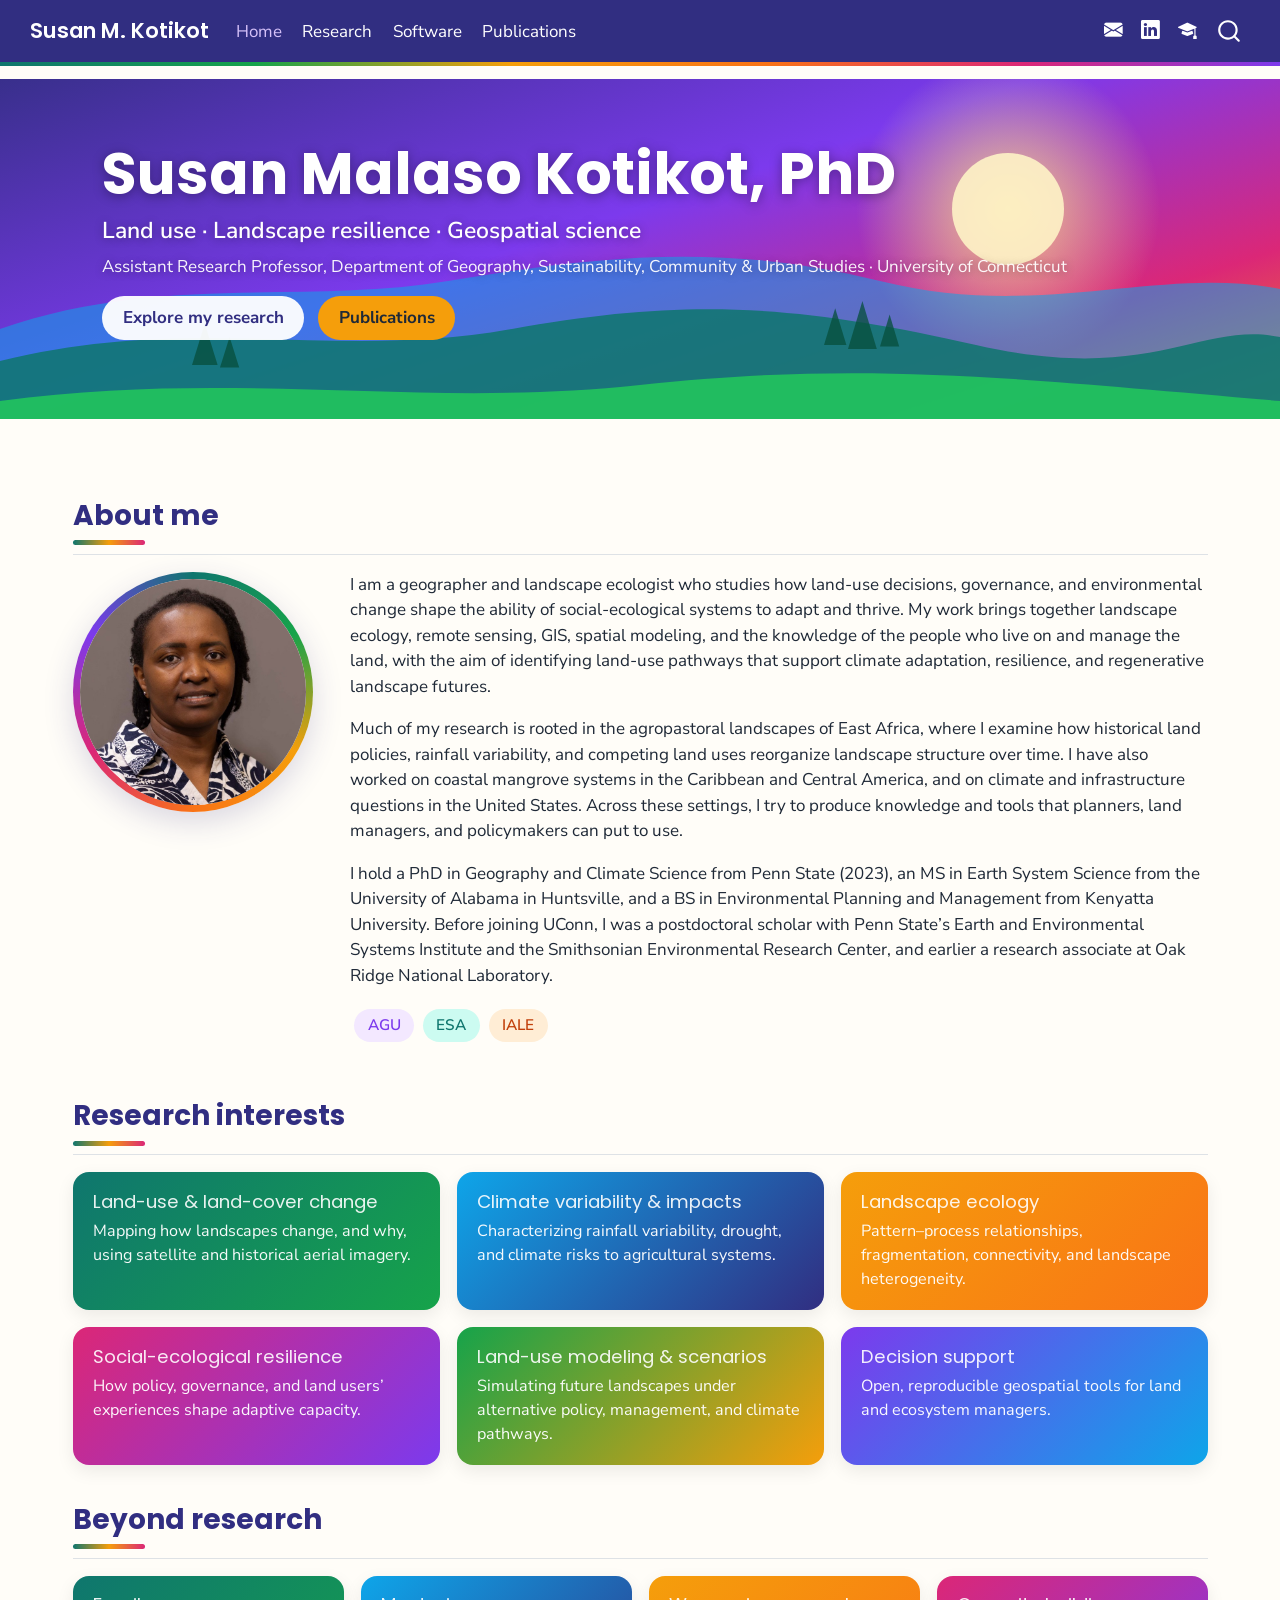
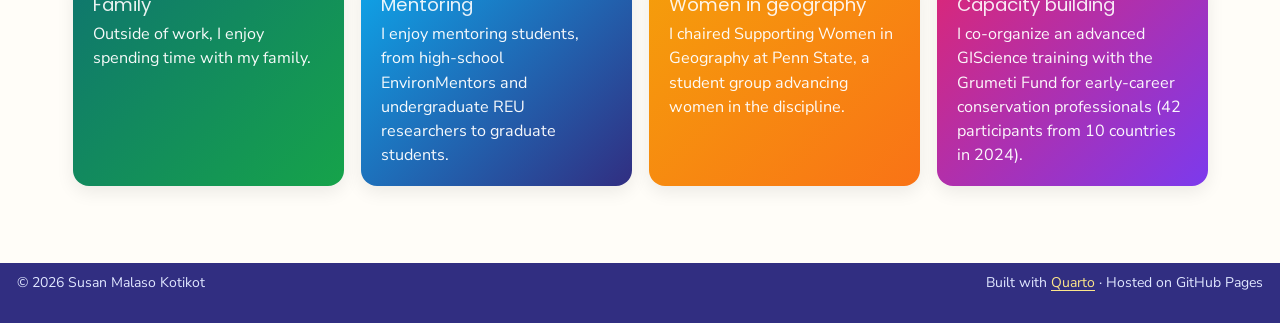
==== docs/index.html @ 11b46932 "First version of website" ====
<!DOCTYPE html>
<html xmlns="http://www.w3.org/1999/xhtml" lang="en" xml:lang="en"><head>

<meta charset="utf-8">
<meta name="generator" content="quarto-1.10.18">

<meta name="viewport" content="width=device-width, initial-scale=1.0, user-scalable=yes">


<title>Susan M. Kotikot | Land Use &amp; Landscape Resilience – Susan M. Kotikot</title>
<style>
/* Default styles provided by pandoc.
** See https://pandoc.org/MANUAL.html#variables-for-html for config info.
*/
span.smallcaps{font-variant: small-caps;}
div.columns{display: flex; gap: 1.5em;}
div.column{flex: auto;}
@media screen {
div.columns{gap: min(4vw, 1.5em);}
div.column{overflow-x: auto;}
}
div.hanging-indent{margin-left: 1.5em; text-indent: -1.5em;}
ul.task-list{list-style: none;}
ul.task-list li input[type="checkbox"] {
  width: 0.8em;
  margin: 0 0.8em 0.2em -1em; /* quarto-specific, see https://github.com/quarto-dev/quarto-cli/issues/4556 */ 
  vertical-align: middle;
}
</style>


<script src="site_libs/quarto-nav/quarto-nav.js"></script>
<script src="site_libs/quarto-nav/headroom.min.js"></script>
<script src="site_libs/clipboard/clipboard.min.js"></script>
<script src="site_libs/quarto-search/autocomplete.umd.js"></script>
<script src="site_libs/quarto-search/fuse.min.js"></script>
<script src="site_libs/quarto-search/quarto-search.js"></script>
<meta name="quarto:offset" content="./">
<link href="./images/favicon.svg" rel="icon" type="image/svg+xml">
<script src="site_libs/quarto-html/quarto.js" type="module"></script>
<script src="site_libs/quarto-html/tabsets/tabsets.js" type="module"></script>
<script src="site_libs/quarto-html/popper.min.js"></script>
<script src="site_libs/quarto-html/tippy.umd.min.js"></script>
<script src="site_libs/quarto-html/anchor.min.js"></script>
<link href="site_libs/quarto-html/tippy.css" rel="stylesheet">
<link href="site_libs/quarto-html/quarto-syntax-highlighting-64a204ab8560d761af7679ceaba22944.css" rel="stylesheet" id="quarto-text-highlighting-styles">
<script src="site_libs/bootstrap/bootstrap.min.js"></script>
<link href="site_libs/bootstrap/bootstrap-icons.css" rel="stylesheet">
<link href="site_libs/bootstrap/bootstrap-868accc86f7e5f956619da43fc2e1762.min.css" rel="stylesheet" append-hash="true" id="quarto-bootstrap" data-mode="light">
<script id="quarto-search-options" type="application/json">{
  "location": "navbar",
  "copy-button": false,
  "collapse-after": 3,
  "panel-placement": "end",
  "type": "overlay",
  "limit": 50,
  "keyboard-shortcut": [
    "f",
    "/",
    "s"
  ],
  "show-item-context": false,
  "language": {
    "search-no-results-text": "No results",
    "search-matching-documents-text": "matching documents",
    "search-copy-link-title": "Copy link to search",
    "search-hide-matches-text": "Hide additional matches",
    "search-more-match-text": "more match in this document",
    "search-more-matches-text": "more matches in this document",
    "search-clear-button-title": "Clear",
    "search-text-placeholder": "",
    "search-detached-cancel-button-title": "Cancel",
    "search-submit-button-title": "Submit",
    "search-label": "Search"
  }
}</script>
<style>html{ scroll-behavior: smooth; }</style>


</head>

<body class="nav-fixed quarto-light">

<div id="quarto-search-results"></div>
  <header id="quarto-header" class="headroom fixed-top">
    <nav class="navbar navbar-expand-lg " data-bs-theme="dark">
      <div class="navbar-container container-fluid">
      <div class="navbar-brand-container mx-auto">
    <a class="navbar-brand" href="./index.html">
    <span class="navbar-title">Susan M. Kotikot</span>
    </a>
  </div>
            <div id="quarto-search" class="" title="Search"></div>
          <button class="navbar-toggler" type="button" data-bs-toggle="collapse" data-bs-target="#navbarCollapse" aria-controls="navbarCollapse" role="menu" aria-expanded="false" aria-label="Toggle navigation" onclick="if (window.quartoToggleHeadroom) { window.quartoToggleHeadroom(); }">
  <span class="navbar-toggler-icon"></span>
</button>
          <div class="collapse navbar-collapse" id="navbarCollapse">
            <ul class="navbar-nav navbar-nav-scroll me-auto">
  <li class="nav-item">
    <a class="nav-link active" href="./index.html" aria-current="page"> 
<span class="menu-text">Home</span></a>
  </li>  
  <li class="nav-item">
    <a class="nav-link" href="./research.html"> 
<span class="menu-text">Research</span></a>
  </li>  
  <li class="nav-item">
    <a class="nav-link" href="./software.html"> 
<span class="menu-text">Software</span></a>
  </li>  
  <li class="nav-item">
    <a class="nav-link" href="./publications.html"> 
<span class="menu-text">Publications</span></a>
  </li>  
</ul>
            <ul class="navbar-nav navbar-nav-scroll ms-auto">
  <li class="nav-item compact">
    <a class="nav-link" href="mailto:susan.kotikot@uconn.edu"> <i class="bi bi-envelope-fill" role="img" aria-label="Email">
</i> 
<span class="menu-text"></span></a>
  </li>  
  <li class="nav-item compact">
    <a class="nav-link" href="https://www.linkedin.com/in/susankotikot"> <i class="bi bi-linkedin" role="img" aria-label="LinkedIn">
</i> 
<span class="menu-text"></span></a>
  </li>  
  <li class="nav-item compact">
    <a class="nav-link" href="https://scholar.google.com/citations?user=GiHpEEsAAAAJ&amp;hl=en"> <i class="bi bi-mortarboard-fill" role="img" aria-label="Google Scholar">
</i> 
<span class="menu-text"></span></a>
  </li>  
</ul>
          </div> <!-- /navcollapse -->
            <div class="quarto-navbar-tools">
</div>
      </div> <!-- /container-fluid -->
    </nav>
</header>
<!-- content -->
<div id="quarto-content" class="quarto-container page-columns page-rows-contents page-layout-full page-navbar">
<!-- sidebar -->
<!-- margin-sidebar -->
    
<!-- main -->
<main class="content page-columns page-full column-body" id="quarto-document-content"><header id="title-block-header" class="quarto-title-block"></header>




<div class="hero column-screen" style="background-image: url(images/hero.svg);">
<div>
<div class="hero-name">
Susan Malaso Kotikot, PhD
</div>
<div class="tagline">
Land use · Landscape resilience · Geospatial science
</div>
<div class="affil">
Assistant Research Professor, Department of Geography, Sustainability, Community &amp; Urban Studies · University of Connecticut
</div>
<p><a class="btn-hero" href="research.html">Explore my research</a> <a class="btn-hero alt" href="publications.html">Publications</a></p>
</div>
</div>
<div class="column-page">
<section id="about-me" class="level2">
<h2 class="anchored" data-anchor-id="about-me">About me</h2>
<div class="about">
<p><img src="images/profile.jpg" class="profile img-fluid" alt="Portrait of Susan Kotikot"></p>
<div>
<p>I am a geographer and landscape ecologist who studies how land-use decisions, governance, and environmental change shape the ability of social-ecological systems to adapt and thrive. My work brings together landscape ecology, remote sensing, GIS, spatial modeling, and the knowledge of the people who live on and manage the land, with the aim of identifying land-use pathways that support climate adaptation, resilience, and regenerative landscape futures.</p>
<p>Much of my research is rooted in the agropastoral landscapes of East Africa, where I examine how historical land policies, rainfall variability, and competing land uses reorganize landscape structure over time. I have also worked on coastal mangrove systems in the Caribbean and Central America, and on climate and infrastructure questions in the United States. Across these settings, I try to produce knowledge and tools that planners, land managers, and policymakers can put to use.</p>
<p>I hold a PhD in Geography and Climate Science from Penn State (2023), an MS in Earth System Science from the University of Alabama in Huntsville, and a BS in Environmental Planning and Management from Kenyatta University. Before joining UConn, I was a postdoctoral scholar with Penn State’s Earth and Environmental Systems Institute and the Smithsonian Environmental Research Center, and earlier a research associate at Oak Ridge National Laboratory.</p>
<p><span class="pill">AGU</span><span class="pill">ESA</span><span class="pill">IALE</span></p>
</div>
</div>
</section>
<section id="research-interests" class="level2">
<h2 class="anchored" data-anchor-id="research-interests">Research interests</h2>
<div class="interest-grid three">
<section id="land-use-land-cover-change" class="level4 interest-card">
<h4 class="anchored" data-anchor-id="land-use-land-cover-change">Land-use &amp; land-cover change</h4>
<p>Mapping how landscapes change, and why, using satellite and historical aerial imagery.</p>
</section>
<section id="climate-variability-impacts" class="level4 interest-card">
<h4 class="anchored" data-anchor-id="climate-variability-impacts">Climate variability &amp; impacts</h4>
<p>Characterizing rainfall variability, drought, and climate risks to agricultural systems.</p>
</section>
<section id="landscape-ecology" class="level4 interest-card">
<h4 class="anchored" data-anchor-id="landscape-ecology">Landscape ecology</h4>
<p>Pattern–process relationships, fragmentation, connectivity, and landscape heterogeneity.</p>
</section>
<section id="social-ecological-resilience" class="level4 interest-card">
<h4 class="anchored" data-anchor-id="social-ecological-resilience">Social-ecological resilience</h4>
<p>How policy, governance, and land users’ experiences shape adaptive capacity.</p>
</section>
<section id="land-use-modeling-scenarios" class="level4 interest-card">
<h4 class="anchored" data-anchor-id="land-use-modeling-scenarios">Land-use modeling &amp; scenarios</h4>
<p>Simulating future landscapes under alternative policy, management, and climate pathways.</p>
</section>
<section id="decision-support" class="level4 interest-card">
<h4 class="anchored" data-anchor-id="decision-support">Decision support</h4>
<p>Open, reproducible geospatial tools for land and ecosystem managers.</p>
</section>
</div>
</section>
<section id="beyond-research" class="level2">
<h2 class="anchored" data-anchor-id="beyond-research">Beyond research</h2>
<div class="interest-grid">
<section id="family" class="level4 interest-card">
<h4 class="anchored" data-anchor-id="family">Family</h4>
<p>Outside of work, I enjoy spending time with my family.</p>
</section>
<section id="mentoring" class="level4 interest-card">
<h4 class="anchored" data-anchor-id="mentoring">Mentoring</h4>
<p>I enjoy mentoring students, from high-school EnvironMentors and undergraduate REU researchers to graduate students.</p>
</section>
<section id="women-in-geography" class="level4 interest-card">
<h4 class="anchored" data-anchor-id="women-in-geography">Women in geography</h4>
<p>I chaired Supporting Women in Geography at Penn State, a student group advancing women in the discipline.</p>
</section>
<section id="capacity-building" class="level4 interest-card">
<h4 class="anchored" data-anchor-id="capacity-building">Capacity building</h4>
<p>I co-organize an advanced GIScience training with the Grumeti Fund for early-career conservation professionals (42 participants from 10 countries in 2024).</p>
</section>
</div>
</section>
</div>



</main> <!-- /main -->
<script id="quarto-html-after-body" type="application/javascript">
  window.document.addEventListener("DOMContentLoaded", function (event) {
    const icon = "";
    const anchorJS = new window.AnchorJS();
    anchorJS.options = {
      placement: 'right',
      icon: icon
    };
    anchorJS.add('.anchored');
    const isCodeAnnotation = (el) => {
      for (const clz of el.classList) {
        if (clz.startsWith('code-annotation-')) {                     
          return true;
        }
      }
      return false;
    }
    const onCopySuccess = function(e) {
      // button target
      const button = e.trigger;
      // don't keep focus
      button.blur();
      // flash "checked"
      button.classList.add('code-copy-button-checked');
      var currentTitle = button.getAttribute("title");
      button.setAttribute("title", "Copied!");
      let tooltip;
      if (window.bootstrap) {
        button.setAttribute("data-bs-toggle", "tooltip");
        button.setAttribute("data-bs-placement", "left");
        button.setAttribute("data-bs-title", "Copied!");
        tooltip = new bootstrap.Tooltip(button, 
          { trigger: "manual", 
            customClass: "code-copy-button-tooltip",
            offset: [0, -8]});
        tooltip.show();    
      }
      setTimeout(function() {
        if (tooltip) {
          tooltip.hide();
          button.removeAttribute("data-bs-title");
          button.removeAttribute("data-bs-toggle");
          button.removeAttribute("data-bs-placement");
        }
        button.setAttribute("title", currentTitle);
        button.classList.remove('code-copy-button-checked');
      }, 1000);
      // clear code selection
      e.clearSelection();
    }
    const getTextToCopy = function(trigger) {
      const outerScaffold = trigger.parentElement.cloneNode(true);
      const codeEl = outerScaffold.querySelector('code');
      for (const childEl of codeEl.children) {
        if (isCodeAnnotation(childEl)) {
          childEl.remove();
        }
      }
      return codeEl.innerText;
    }
    const clipboard = new window.ClipboardJS('.code-copy-button:not([data-in-quarto-modal])', {
      text: getTextToCopy
    });
    clipboard.on('success', onCopySuccess);
    if (window.document.getElementById('quarto-embedded-source-code-modal')) {
      const clipboardModal = new window.ClipboardJS('.code-copy-button[data-in-quarto-modal]', {
        text: getTextToCopy,
        container: window.document.getElementById('quarto-embedded-source-code-modal')
      });
      clipboardModal.on('success', onCopySuccess);
    }
      var localhostRegex = new RegExp(/^(?:http|https):\/\/localhost\:?[0-9]*\//);
      var mailtoRegex = new RegExp(/^mailto:/);
        var filterRegex = new RegExp('/' + window.location.host + '/');
      var isInternal = (href) => {
          return filterRegex.test(href) || localhostRegex.test(href) || mailtoRegex.test(href);
      }
      // Inspect non-navigation links and adorn them if external
     var links = window.document.querySelectorAll('a[href]:not(.nav-link):not(.navbar-brand):not(.toc-action):not(.sidebar-link):not(.sidebar-item-toggle):not(.pagination-link):not(.no-external):not([aria-hidden]):not(.dropdown-item):not(.quarto-navigation-tool):not(.about-link)');
      for (var i=0; i<links.length; i++) {
        const link = links[i];
        if (!isInternal(link.href)) {
          // undo the damage that might have been done by quarto-nav.js in the case of
          // links that we want to consider external
          if (link.dataset.originalHref !== undefined) {
            link.href = link.dataset.originalHref;
          }
            // target, if specified
            link.setAttribute("target", "_blank");
            if (link.getAttribute("rel") === null) {
              link.setAttribute("rel", "noopener");
            }
        }
      }
    function tippyHover(el, contentFn, onTriggerFn, onUntriggerFn) {
      const config = {
        allowHTML: true,
        maxWidth: 500,
        delay: 100,
        arrow: false,
        appendTo: function(el) {
            return el.parentElement;
        },
        interactive: true,
        interactiveBorder: 10,
        theme: 'quarto',
        placement: 'bottom-start',
      };
      if (contentFn) {
        config.content = contentFn;
      }
      if (onTriggerFn) {
        config.onTrigger = onTriggerFn;
      }
      if (onUntriggerFn) {
        config.onUntrigger = onUntriggerFn;
      }
      window.tippy(el, config); 
    }
    const noterefs = window.document.querySelectorAll('a[role="doc-noteref"]');
    for (var i=0; i<noterefs.length; i++) {
      const ref = noterefs[i];
      tippyHover(ref, function() {
        // use id or data attribute instead here
        let href = ref.getAttribute('data-footnote-href') || ref.getAttribute('href');
        try { href = new URL(href).hash; } catch {}
        const id = href.replace(/^#\/?/, "");
        const note = window.document.getElementById(id);
        if (note) {
          return note.innerHTML;
        } else {
          return "";
        }
      });
    }
    const xrefs = window.document.querySelectorAll('a.quarto-xref');
    const processXRef = (id, note) => {
      // Strip column container classes
      const stripColumnClz = (el) => {
        el.classList.remove("page-full", "page-columns");
        if (el.children) {
          for (const child of el.children) {
            stripColumnClz(child);
          }
        }
      }
      stripColumnClz(note)
      if (id === null || id.startsWith('sec-')) {
        // Special case sections, only their first couple elements
        const container = document.createElement("div");
        if (note.children && note.children.length > 2) {
          container.appendChild(note.children[0].cloneNode(true));
          for (let i = 1; i < note.children.length; i++) {
            const child = note.children[i];
            if (child.tagName === "P" && child.innerText === "") {
              continue;
            } else {
              container.appendChild(child.cloneNode(true));
              break;
            }
          }
          if (window.Quarto?.typesetMath) {
            window.Quarto.typesetMath(container);
          }
          return container.innerHTML
        } else {
          if (window.Quarto?.typesetMath) {
            window.Quarto.typesetMath(note);
          }
          return note.innerHTML;
        }
      } else {
        // Remove any anchor links if they are present
        const anchorLink = note.querySelector('a.anchorjs-link');
        if (anchorLink) {
          anchorLink.remove();
        }
        if (window.Quarto?.typesetMath) {
          window.Quarto.typesetMath(note);
        }
        if (note.classList.contains("callout")) {
          return note.outerHTML;
        } else {
          return note.innerHTML;
        }
      }
    }
    for (var i=0; i<xrefs.length; i++) {
      const xref = xrefs[i];
      tippyHover(xref, undefined, function(instance) {
        instance.disable();
        let url = xref.getAttribute('href');
        let hash = undefined; 
        if (url.startsWith('#')) {
          hash = url;
        } else {
          try { hash = new URL(url).hash; } catch {}
        }
        if (hash) {
          const id = hash.replace(/^#\/?/, "");
          const note = window.document.getElementById(id);
          if (note !== null) {
            try {
              const html = processXRef(id, note.cloneNode(true));
              instance.setContent(html);
            } finally {
              instance.enable();
              instance.show();
            }
          } else {
            // See if we can fetch this
            fetch(url.split('#')[0])
            .then(res => res.text())
            .then(html => {
              const parser = new DOMParser();
              const htmlDoc = parser.parseFromString(html, "text/html");
              const note = htmlDoc.getElementById(id);
              if (note !== null) {
                const html = processXRef(id, note);
                instance.setContent(html);
              } 
            }).finally(() => {
              instance.enable();
              instance.show();
            });
          }
        } else {
          // See if we can fetch a full url (with no hash to target)
          // This is a special case and we should probably do some content thinning / targeting
          fetch(url)
          .then(res => res.text())
          .then(html => {
            const parser = new DOMParser();
            const htmlDoc = parser.parseFromString(html, "text/html");
            const note = htmlDoc.querySelector('main.content');
            if (note !== null) {
              // This should only happen for chapter cross references
              // (since there is no id in the URL)
              // remove the first header
              if (note.children.length > 0 && note.children[0].tagName === "HEADER") {
                note.children[0].remove();
              }
              const html = processXRef(null, note);
              instance.setContent(html);
            } 
          }).finally(() => {
            instance.enable();
            instance.show();
          });
        }
      }, function(instance) {
      });
    }
        let selectedAnnoteEl;
        const selectorForAnnotation = ( cell, annotation) => {
          let cellAttr = 'data-code-cell="' + cell + '"';
          let lineAttr = 'data-code-annotation="' +  annotation + '"';
          const selector = 'span[' + cellAttr + '][' + lineAttr + ']';
          return selector;
        }
        const selectCodeLines = (annoteEl) => {
          const doc = window.document;
          const targetCell = annoteEl.getAttribute("data-target-cell");
          const targetAnnotation = annoteEl.getAttribute("data-target-annotation");
          const annoteSpan = window.document.querySelector(selectorForAnnotation(targetCell, targetAnnotation));
          const lines = annoteSpan.getAttribute("data-code-lines").split(",");
          const lineIds = lines.map((line) => {
            return targetCell + "-" + line;
          })
          let top = null;
          let height = null;
          let parent = null;
          if (lineIds.length > 0) {
              //compute the position of the single el (top and bottom and make a div)
              const el = window.document.getElementById(lineIds[0]);
              top = el.offsetTop;
              height = el.offsetHeight;
              parent = el.parentElement.parentElement;
            if (lineIds.length > 1) {
              const lastEl = window.document.getElementById(lineIds[lineIds.length - 1]);
              const bottom = lastEl.offsetTop + lastEl.offsetHeight;
              height = bottom - top;
            }
            if (top !== null && height !== null && parent !== null) {
              // cook up a div (if necessary) and position it 
              let div = window.document.getElementById("code-annotation-line-highlight");
              if (div === null) {
                div = window.document.createElement("div");
                div.setAttribute("id", "code-annotation-line-highlight");
                div.style.position = 'absolute';
                parent.appendChild(div);
              }
              div.style.top = top - 2 + "px";
              div.style.height = height + 4 + "px";
              div.style.left = 0;
              let gutterDiv = window.document.getElementById("code-annotation-line-highlight-gutter");
              if (gutterDiv === null) {
                gutterDiv = window.document.createElement("div");
                gutterDiv.setAttribute("id", "code-annotation-line-highlight-gutter");
                gutterDiv.style.position = 'absolute';
                const codeCell = window.document.getElementById(targetCell);
                const gutter = codeCell.querySelector('.code-annotation-gutter');
                gutter.appendChild(gutterDiv);
              }
              gutterDiv.style.top = top - 2 + "px";
              gutterDiv.style.height = height + 4 + "px";
            }
            selectedAnnoteEl = annoteEl;
          }
        };
        const unselectCodeLines = () => {
          const elementsIds = ["code-annotation-line-highlight", "code-annotation-line-highlight-gutter"];
          elementsIds.forEach((elId) => {
            const div = window.document.getElementById(elId);
            if (div) {
              div.remove();
            }
          });
          selectedAnnoteEl = undefined;
        };
          // Handle positioning of the toggle
      window.addEventListener(
        "resize",
        throttle(() => {
          elRect = undefined;
          if (selectedAnnoteEl) {
            selectCodeLines(selectedAnnoteEl);
          }
        }, 10)
      );
      function throttle(fn, ms) {
      let throttle = false;
      let timer;
        return (...args) => {
          if(!throttle) { // first call gets through
              fn.apply(this, args);
              throttle = true;
          } else { // all the others get throttled
              if(timer) clearTimeout(timer); // cancel #2
              timer = setTimeout(() => {
                fn.apply(this, args);
                timer = throttle = false;
              }, ms);
          }
        };
      }
        // Attach click handler to the DT
        const annoteDls = window.document.querySelectorAll('dt[data-target-cell]');
        for (const annoteDlNode of annoteDls) {
          annoteDlNode.addEventListener('click', (event) => {
            const clickedEl = event.target;
            if (clickedEl !== selectedAnnoteEl) {
              unselectCodeLines();
              const activeEl = window.document.querySelector('dt[data-target-cell].code-annotation-active');
              if (activeEl) {
                activeEl.classList.remove('code-annotation-active');
              }
              selectCodeLines(clickedEl);
              clickedEl.classList.add('code-annotation-active');
            } else {
              // Unselect the line
              unselectCodeLines();
              clickedEl.classList.remove('code-annotation-active');
            }
          });
        }
    const findCites = (el) => {
      const parentEl = el.parentElement;
      if (parentEl) {
        const cites = parentEl.dataset.cites;
        if (cites) {
          return {
            el,
            cites: cites.split(' ')
          };
        } else {
          return findCites(el.parentElement)
        }
      } else {
        return undefined;
      }
    };
    var bibliorefs = window.document.querySelectorAll('a[role="doc-biblioref"]');
    for (var i=0; i<bibliorefs.length; i++) {
      const ref = bibliorefs[i];
      const citeInfo = findCites(ref);
      if (citeInfo) {
        tippyHover(citeInfo.el, function() {
          var popup = window.document.createElement('div');
          citeInfo.cites.forEach(function(cite) {
            var citeDiv = window.document.createElement('div');
            citeDiv.classList.add('hanging-indent');
            citeDiv.classList.add('csl-entry');
            var biblioDiv = window.document.getElementById('ref-' + cite);
            if (biblioDiv) {
              citeDiv.innerHTML = biblioDiv.innerHTML;
            }
            popup.appendChild(citeDiv);
          });
          return popup.innerHTML;
        });
      }
    }
  });
  </script>
</div> <!-- /content -->
<footer class="footer">
  <div class="nav-footer">
    <div class="nav-footer-left">
<p>© 2026 Susan Malaso Kotikot</p>
</div>   
    <div class="nav-footer-center">
      &nbsp;
    </div>
    <div class="nav-footer-right">
<p>Built with <a href="https://quarto.org">Quarto</a> · Hosted on GitHub Pages</p>
</div>
  </div>
</footer>




<script src="site_libs/quarto-html/zenscroll-min.js"></script>
</body></html>
---- docs/site_libs/quarto-html/tippy.css ----
.tippy-box[data-animation=fade][data-state=hidden]{opacity:0}[data-tippy-root]{max-width:calc(100vw - 10px)}.tippy-box{position:relative;background-color:#333;color:#fff;border-radius:4px;font-size:14px;line-height:1.4;white-space:normal;outline:0;transition-property:transform,visibility,opacity}.tippy-box[data-placement^=top]>.tippy-arrow{bottom:0}.tippy-box[data-placement^=top]>.tippy-arrow:before{bottom:-7px;left:0;border-width:8px 8px 0;border-top-color:initial;transform-origin:center top}.tippy-box[data-placement^=bottom]>.tippy-arrow{top:0}.tippy-box[data-placement^=bottom]>.tippy-arrow:before{top:-7px;left:0;border-width:0 8px 8px;border-bottom-color:initial;transform-origin:center bottom}.tippy-box[data-placement^=left]>.tippy-arrow{right:0}.tippy-box[data-placement^=left]>.tippy-arrow:before{border-width:8px 0 8px 8px;border-left-color:initial;right:-7px;transform-origin:center left}.tippy-box[data-placement^=right]>.tippy-arrow{left:0}.tippy-box[data-placement^=right]>.tippy-arrow:before{left:-7px;border-width:8px 8px 8px 0;border-right-color:initial;transform-origin:center right}.tippy-box[data-inertia][data-state=visible]{transition-timing-function:cubic-bezier(.54,1.5,.38,1.11)}.tippy-arrow{width:16px;height:16px;color:#333}.tippy-arrow:before{content:"";position:absolute;border-color:transparent;border-style:solid}.tippy-content{position:relative;padding:5px 9px;z-index:1}
---- docs/site_libs/quarto-html/quarto-syntax-highlighting-64a204ab8560d761af7679ceaba22944.css ----
/* quarto syntax highlight colors */
:root {
  --quarto-hl-ot-color: #003B4F;
  --quarto-hl-at-color: #657422;
  --quarto-hl-ss-color: #20794D;
  --quarto-hl-an-color: #5E5E5E;
  --quarto-hl-fu-color: #4758AB;
  --quarto-hl-st-color: #20794D;
  --quarto-hl-cf-color: #003B4F;
  --quarto-hl-op-color: #5E5E5E;
  --quarto-hl-er-color: #AD0000;
  --quarto-hl-bn-color: #AD0000;
  --quarto-hl-al-color: #AD0000;
  --quarto-hl-va-color: #111111;
  --quarto-hl-bu-color: inherit;
  --quarto-hl-ex-color: inherit;
  --quarto-hl-pp-color: #AD0000;
  --quarto-hl-in-color: #5E5E5E;
  --quarto-hl-vs-color: #20794D;
  --quarto-hl-wa-color: #5E5E5E;
  --quarto-hl-do-color: #5E5E5E;
  --quarto-hl-im-color: #00769E;
  --quarto-hl-ch-color: #20794D;
  --quarto-hl-dt-color: #AD0000;
  --quarto-hl-fl-color: #AD0000;
  --quarto-hl-co-color: #5E5E5E;
  --quarto-hl-cv-color: #5E5E5E;
  --quarto-hl-cn-color: #8f5902;
  --quarto-hl-sc-color: #5E5E5E;
  --quarto-hl-dv-color: #AD0000;
  --quarto-hl-kw-color: #003B4F;
}

/* other quarto variables */
:root {
  --quarto-font-monospace: SFMono-Regular, Menlo, Monaco, Consolas, "Liberation Mono", "Courier New", monospace;
}

/* syntax highlight based on Pandoc's rules */
pre > code.sourceCode > span {
  color: #003B4F;
}

code.sourceCode > span {
  color: #003B4F;
}

div.sourceCode,
div.sourceCode pre.sourceCode {
  color: #003B4F;
}

/* Normal */
code span {
  color: #003B4F;
}

/* Alert */
code span.al {
  color: #AD0000;
  font-style: inherit;
}

/* Annotation */
code span.an {
  color: #5E5E5E;
  font-style: inherit;
}

/* Attribute */
code span.at {
  color: #657422;
  font-style: inherit;
}

/* BaseN */
code span.bn {
  color: #AD0000;
  font-style: inherit;
}

/* BuiltIn */
code span.bu {
  font-style: inherit;
}

/* ControlFlow */
code span.cf {
  color: #003B4F;
  font-weight: bold;
  font-style: inherit;
}

/* Char */
code span.ch {
  color: #20794D;
  font-style: inherit;
}

/* Constant */
code span.cn {
  color: #8f5902;
  font-style: inherit;
}

/* Comment */
code span.co {
  color: #5E5E5E;
  font-style: inherit;
}

/* CommentVar */
code span.cv {
  color: #5E5E5E;
  font-style: italic;
}

/* Documentation */
code span.do {
  color: #5E5E5E;
  font-style: italic;
}

/* DataType */
code span.dt {
  color: #AD0000;
  font-style: inherit;
}

/* DecVal */
code span.dv {
  color: #AD0000;
  font-style: inherit;
}

/* Error */
code span.er {
  color: #AD0000;
  font-style: inherit;
}

/* Extension */
code span.ex {
  font-style: inherit;
}

/* Float */
code span.fl {
  color: #AD0000;
  font-style: inherit;
}

/* Function */
code span.fu {
  color: #4758AB;
  font-style: inherit;
}

/* Import */
code span.im {
  color: #00769E;
  font-style: inherit;
}

/* Information */
code span.in {
  color: #5E5E5E;
  font-style: inherit;
}

/* Keyword */
code span.kw {
  color: #003B4F;
  font-weight: bold;
  font-style: inherit;
}

/* Operator */
code span.op {
  color: #5E5E5E;
  font-style: inherit;
}

/* Other */
code span.ot {
  color: #003B4F;
  font-style: inherit;
}

/* Preprocessor */
code span.pp {
  color: #AD0000;
  font-style: inherit;
}

/* SpecialChar */
code span.sc {
  color: #5E5E5E;
  font-style: inherit;
}

/* SpecialString */
code span.ss {
  color: #20794D;
  font-style: inherit;
}

/* String */
code span.st {
  color: #20794D;
  font-style: inherit;
}

/* Variable */
code span.va {
  color: #111111;
  font-style: inherit;
}

/* VerbatimString */
code span.vs {
  color: #20794D;
  font-style: inherit;
}

/* Warning */
code span.wa {
  color: #5E5E5E;
  font-style: italic;
}

.prevent-inlining {
  content: "</";
}

/*# sourceMappingURL=9d8d5bb603a83b8298b89080a598c93b.css.map */
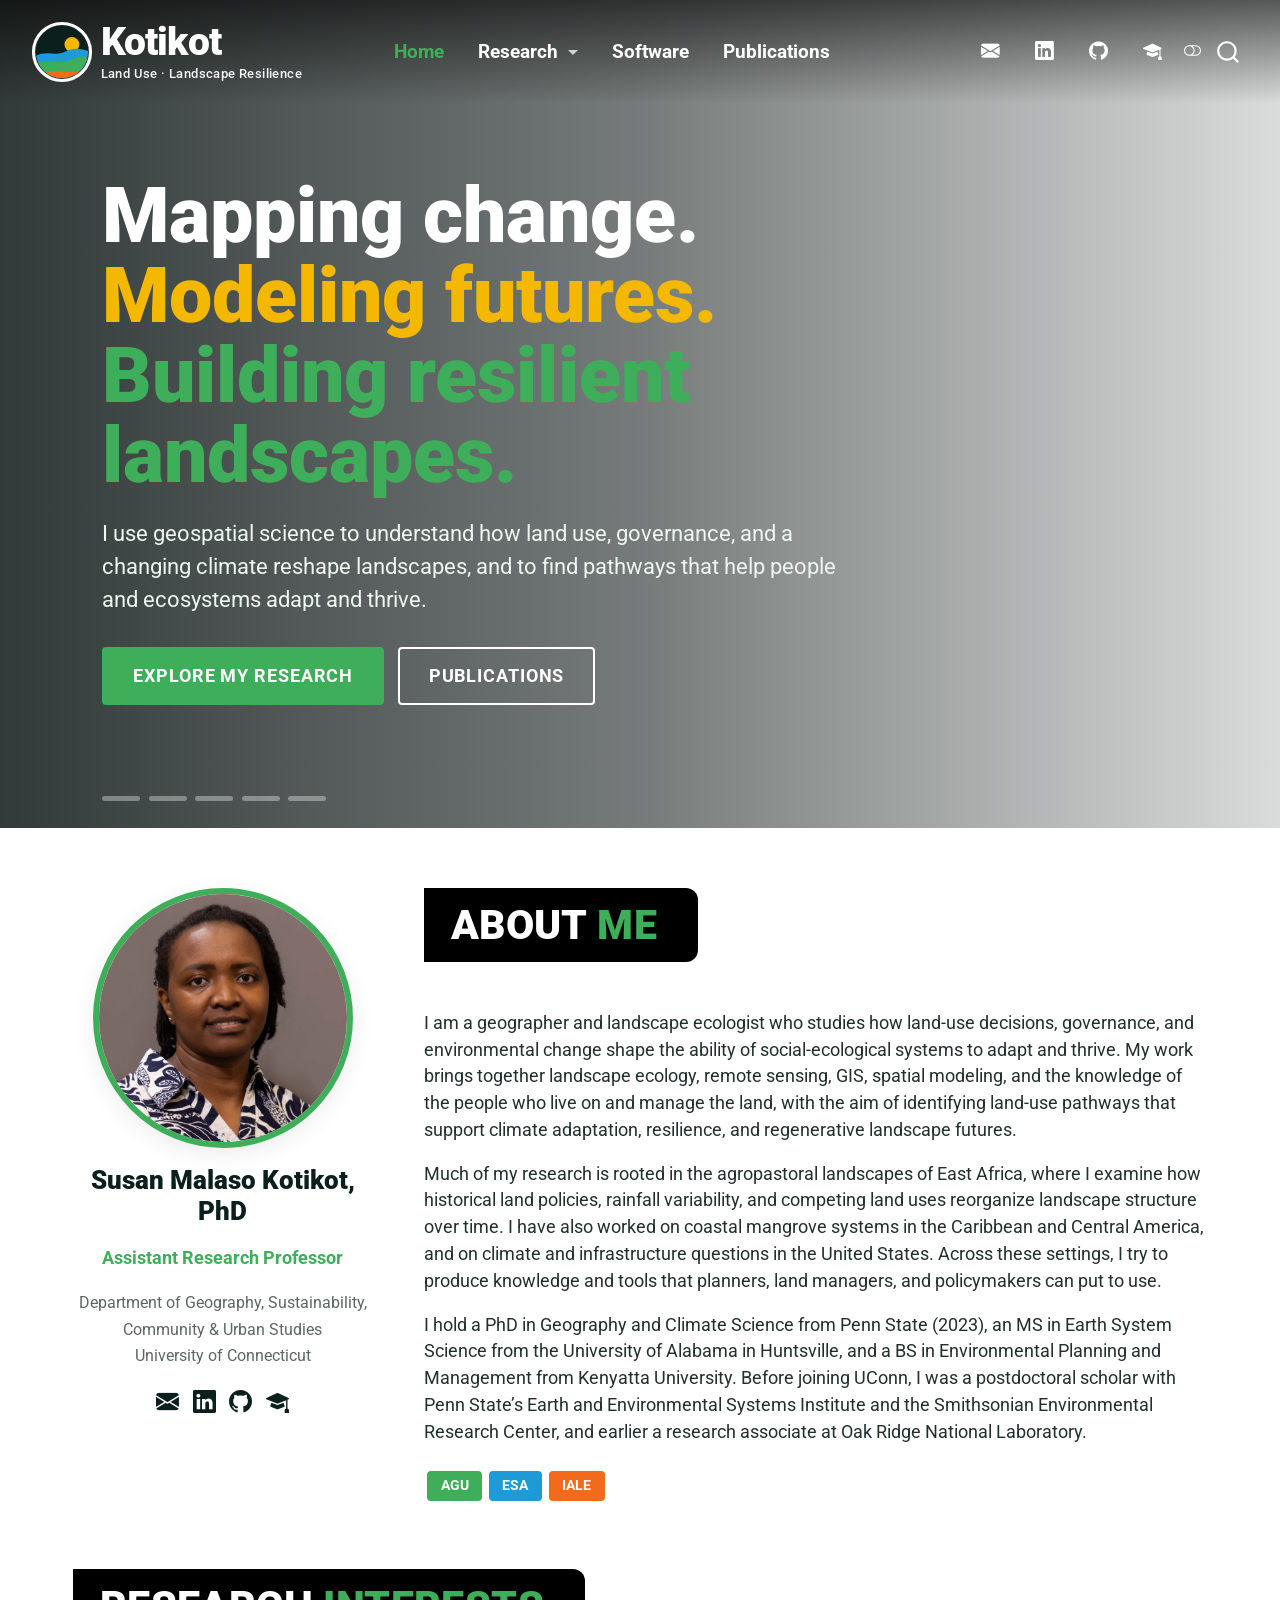
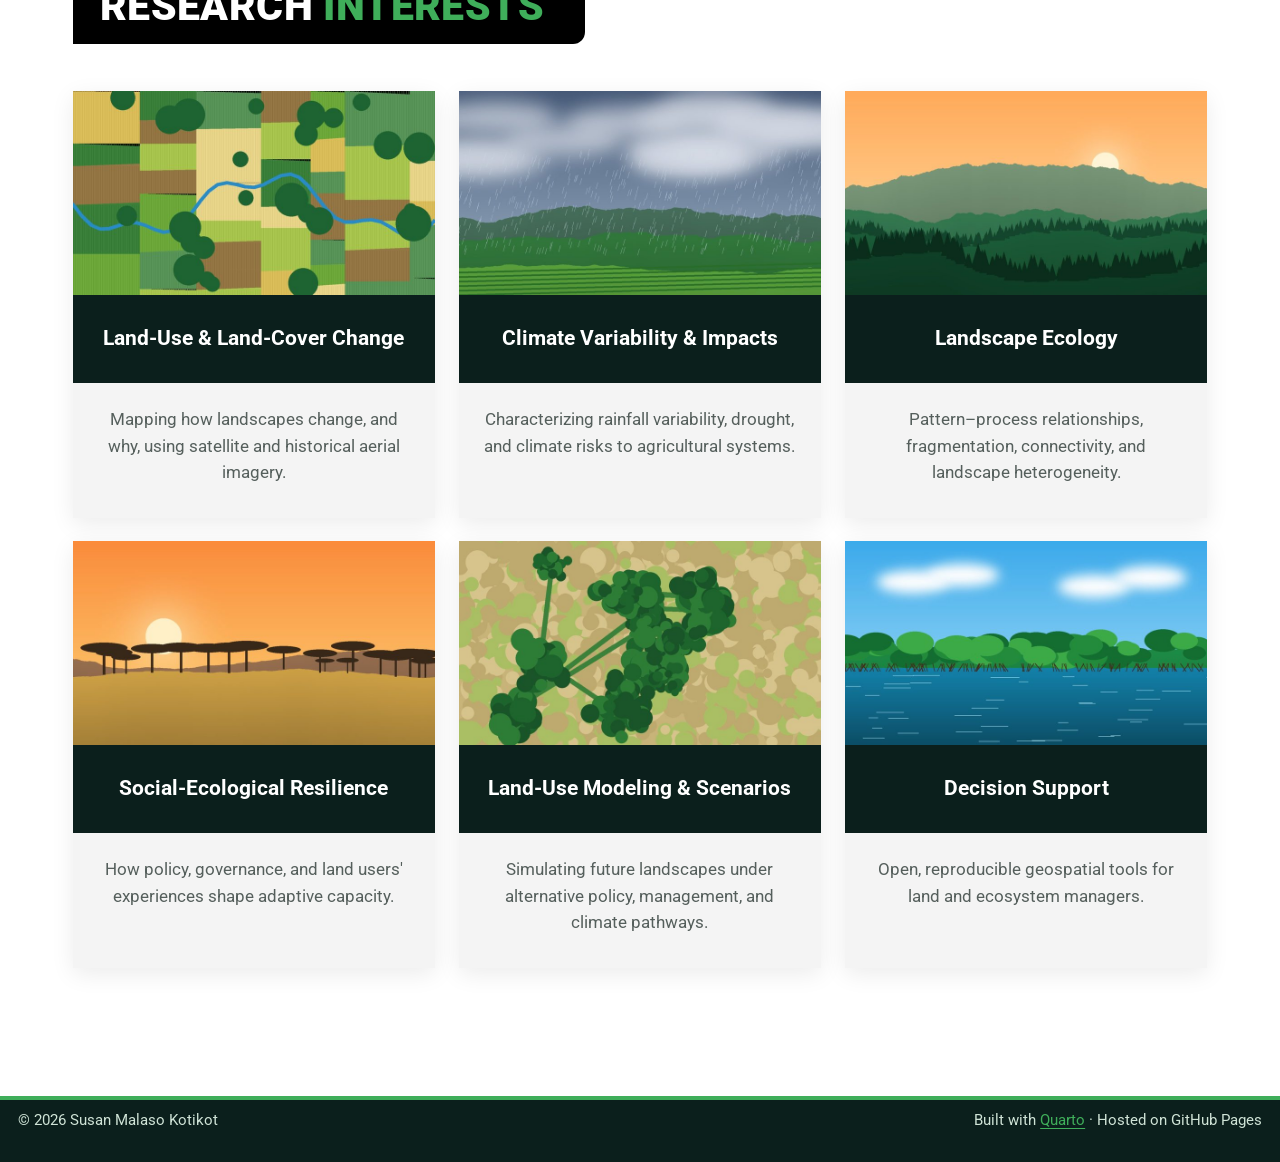
==== commit 559e9729: "Edited appearance" ====
--- a/docs/index.html
+++ b/docs/index.html
@@ -7,7 +7,7 @@
 <meta name="viewport" content="width=device-width, initial-scale=1.0, user-scalable=yes">
 
 
-<title>Susan M. Kotikot | Land Use &amp; Landscape Resilience – Susan M. Kotikot</title>
+<title>Susan M. Kotikot | Land Use &amp; Landscape Resilience – Kotikot</title>
 <style>
 /* Default styles provided by pandoc.
 ** See https://pandoc.org/MANUAL.html#variables-for-html for config info.
@@ -43,10 +43,14 @@
 <script src="site_libs/quarto-html/tippy.umd.min.js"></script>
 <script src="site_libs/quarto-html/anchor.min.js"></script>
 <link href="site_libs/quarto-html/tippy.css" rel="stylesheet">
-<link href="site_libs/quarto-html/quarto-syntax-highlighting-64a204ab8560d761af7679ceaba22944.css" rel="stylesheet" id="quarto-text-highlighting-styles">
+<link href="site_libs/quarto-html/quarto-syntax-highlighting-64a204ab8560d761af7679ceaba22944.css" rel="stylesheet" class="quarto-color-scheme" id="quarto-text-highlighting-styles">
+<link href="site_libs/quarto-html/quarto-syntax-highlighting-dark-b85bc7c33db8c58e0ec93c3465666fed.css" rel="stylesheet" class="quarto-color-scheme quarto-color-alternate" id="quarto-text-highlighting-styles">
+<link href="site_libs/quarto-html/quarto-syntax-highlighting-64a204ab8560d761af7679ceaba22944.css" rel="stylesheet" class="quarto-color-scheme-extra" id="quarto-text-highlighting-styles">
 <script src="site_libs/bootstrap/bootstrap.min.js"></script>
 <link href="site_libs/bootstrap/bootstrap-icons.css" rel="stylesheet">
-<link href="site_libs/bootstrap/bootstrap-868accc86f7e5f956619da43fc2e1762.min.css" rel="stylesheet" append-hash="true" id="quarto-bootstrap" data-mode="light">
+<link href="site_libs/bootstrap/bootstrap-549b60e5772f1cfb0ef00d5fa50a4e1f.min.css" rel="stylesheet" append-hash="true" class="quarto-color-scheme" id="quarto-bootstrap" data-mode="light">
+<link href="site_libs/bootstrap/bootstrap-dark-7680323a63d3d0e57ccdd2b38718d57c.min.css" rel="stylesheet" append-hash="true" class="quarto-color-scheme quarto-color-alternate" id="quarto-bootstrap" data-mode="dark">
+<link href="site_libs/bootstrap/bootstrap-549b60e5772f1cfb0ef00d5fa50a4e1f.min.css" rel="stylesheet" append-hash="true" class="quarto-color-scheme-extra" id="quarto-bootstrap" data-mode="light">
 <script id="quarto-search-options" type="application/json">{
   "location": "navbar",
   "copy-button": false,
@@ -79,15 +83,190 @@
 
 </head>
 
-<body class="nav-fixed quarto-light">
+<body class="nav-fixed quarto-light"><script id="quarto-html-before-body" type="application/javascript">
+    const toggleBodyColorMode = (bsSheetEl) => {
+      const mode = bsSheetEl.getAttribute("data-mode");
+      const bodyEl = window.document.querySelector("body");
+      if (mode === "dark") {
+        bodyEl.classList.add("quarto-dark");
+        bodyEl.classList.remove("quarto-light");
+      } else {
+        bodyEl.classList.add("quarto-light");
+        bodyEl.classList.remove("quarto-dark");
+      }
+    }
+    const toggleBodyColorPrimary = () => {
+      const bsSheetEl = window.document.querySelector("link#quarto-bootstrap:not([rel=disabled-stylesheet])");
+      if (bsSheetEl) {
+        toggleBodyColorMode(bsSheetEl);
+      }
+    }
+    const setColorSchemeToggle = (alternate) => {
+      const toggles = window.document.querySelectorAll('.quarto-color-scheme-toggle');
+      for (let i=0; i < toggles.length; i++) {
+        const toggle = toggles[i];
+        if (toggle) {
+          if (alternate) {
+            toggle.classList.add("alternate");
+          } else {
+            toggle.classList.remove("alternate");
+          }
+        }
+      }
+    };
+    const toggleColorMode = (alternate) => {
+      // Switch the stylesheets
+      const primaryStylesheets = window.document.querySelectorAll('link.quarto-color-scheme:not(.quarto-color-alternate)');
+      const alternateStylesheets = window.document.querySelectorAll('link.quarto-color-scheme.quarto-color-alternate');
+      manageTransitions('#quarto-margin-sidebar .nav-link', false);
+      if (alternate) {
+        // note: dark is layered on light, we don't disable primary!
+        enableStylesheet(alternateStylesheets);
+        for (const sheetNode of alternateStylesheets) {
+          if (sheetNode.id === "quarto-bootstrap") {
+            toggleBodyColorMode(sheetNode);
+          }
+        }
+      } else {
+        disableStylesheet(alternateStylesheets);
+        enableStylesheet(primaryStylesheets)
+        toggleBodyColorPrimary();
+      }
+      manageTransitions('#quarto-margin-sidebar .nav-link', true);
+      // Switch the toggles
+      setColorSchemeToggle(alternate)
+      // Hack to workaround the fact that safari doesn't
+      // properly recolor the scrollbar when toggling (#1455)
+      if (navigator.userAgent.indexOf('Safari') > 0 && navigator.userAgent.indexOf('Chrome') == -1) {
+        manageTransitions("body", false);
+        window.scrollTo(0, 1);
+        setTimeout(() => {
+          window.scrollTo(0, 0);
+          manageTransitions("body", true);
+        }, 40);
+      }
+    }
+    const disableStylesheet = (stylesheets) => {
+      for (let i=0; i < stylesheets.length; i++) {
+        const stylesheet = stylesheets[i];
+        stylesheet.rel = 'disabled-stylesheet';
+      }
+    }
+    const enableStylesheet = (stylesheets) => {
+      for (let i=0; i < stylesheets.length; i++) {
+        const stylesheet = stylesheets[i];
+        if(stylesheet.rel !== 'stylesheet') { // for Chrome, which will still FOUC without this check
+          stylesheet.rel = 'stylesheet';
+        }
+      }
+    }
+    const manageTransitions = (selector, allowTransitions) => {
+      const els = window.document.querySelectorAll(selector);
+      for (let i=0; i < els.length; i++) {
+        const el = els[i];
+        if (allowTransitions) {
+          el.classList.remove('notransition');
+        } else {
+          el.classList.add('notransition');
+        }
+      }
+    }
+    const isFileUrl = () => {
+      return window.location.protocol === 'file:';
+    }
+    const hasAlternateSentinel = () => {
+      let styleSentinel = getColorSchemeSentinel();
+      if (styleSentinel !== null) {
+        return styleSentinel === "alternate";
+      } else {
+        return false;
+      }
+    }
+    const setStyleSentinel = (alternate) => {
+      const value = alternate ? "alternate" : "default";
+      if (!isFileUrl()) {
+        window.localStorage.setItem("quarto-color-scheme", value);
+      } else {
+        localAlternateSentinel = value;
+      }
+    }
+    const getColorSchemeSentinel = () => {
+      if (!isFileUrl()) {
+        const storageValue = window.localStorage.getItem("quarto-color-scheme");
+        return storageValue != null ? storageValue : localAlternateSentinel;
+      } else {
+        return localAlternateSentinel;
+      }
+    }
+    const toggleGiscusIfUsed = (isAlternate, darkModeDefault) => {
+      const baseTheme = document.querySelector('#giscus-base-theme')?.value ?? 'light';
+      const alternateTheme = document.querySelector('#giscus-alt-theme')?.value ?? 'dark';
+      let newTheme = '';
+      if(authorPrefersDark) {
+        newTheme = isAlternate ? baseTheme : alternateTheme;
+      } else {
+        newTheme = isAlternate ? alternateTheme : baseTheme;
+      }
+      const changeGiscusTheme = () => {
+        // From: https://github.com/giscus/giscus/issues/336
+        const sendMessage = (message) => {
+          const iframe = document.querySelector('iframe.giscus-frame');
+          if (!iframe) return;
+          iframe.contentWindow.postMessage({ giscus: message }, 'https://giscus.app');
+        }
+        sendMessage({
+          setConfig: {
+            theme: newTheme
+          }
+        });
+      }
+      const isGiscussLoaded = window.document.querySelector('iframe.giscus-frame') !== null;
+      if (isGiscussLoaded) {
+        changeGiscusTheme();
+      }
+    };
+    const authorPrefersDark = false;
+    const queryPrefersDark = window.matchMedia('(prefers-color-scheme: dark)');
+    const darkModeDefault = queryPrefersDark.matches;
+      document.querySelector('link#quarto-text-highlighting-styles.quarto-color-scheme-extra').rel = 'disabled-stylesheet';
+      document.querySelector('link#quarto-bootstrap.quarto-color-scheme-extra').rel = 'disabled-stylesheet';
+    let localAlternateSentinel = darkModeDefault ? 'alternate' : 'default';
+    // Dark / light mode switch
+    window.quartoToggleColorScheme = () => {
+      // Read the current dark / light value
+      let toAlternate = !hasAlternateSentinel();
+      toggleColorMode(toAlternate);
+      setStyleSentinel(toAlternate);
+      toggleGiscusIfUsed(toAlternate, darkModeDefault);
+      window.dispatchEvent(new Event('resize'));
+    };
+    queryPrefersDark.addEventListener("change", e => {
+      if(window.localStorage.getItem("quarto-color-scheme") !== null)
+        return;
+      const alternate = e.matches
+      toggleColorMode(alternate);
+      localAlternateSentinel = e.matches ? 'alternate' : 'default'; // this is used alongside local storage!
+      toggleGiscusIfUsed(alternate, darkModeDefault);
+    });
+    // Switch to dark mode if need be
+    if (hasAlternateSentinel()) {
+      toggleColorMode(true);
+    } else {
+      toggleColorMode(false);
+    }
+  </script>
 
 <div id="quarto-search-results"></div>
   <header id="quarto-header" class="headroom fixed-top">
     <nav class="navbar navbar-expand-lg " data-bs-theme="dark">
       <div class="navbar-container container-fluid">
       <div class="navbar-brand-container mx-auto">
+    <a href="./index.html" class="navbar-brand navbar-brand-logo">
+    <img src="./images/logo.svg" alt="Susan M. Kotikot logo" class="navbar-logo light-content">
+    <img src="./images/logo.svg" alt="Susan M. Kotikot logo" class="navbar-logo dark-content">
+    </a>
     <a class="navbar-brand" href="./index.html">
-    <span class="navbar-title">Susan M. Kotikot</span>
+    <span class="navbar-title">Kotikot</span>
     </a>
   </div>
             <div id="quarto-search" class="" title="Search"></div>
@@ -100,10 +279,30 @@
     <a class="nav-link active" href="./index.html" aria-current="page"> 
 <span class="menu-text">Home</span></a>
   </li>  
-  <li class="nav-item">
-    <a class="nav-link" href="./research.html"> 
-<span class="menu-text">Research</span></a>
-  </li>  
+  <li class="nav-item dropdown ">
+    <a class="nav-link dropdown-toggle" href="#" id="nav-menu-research" role="link" data-bs-toggle="dropdown" aria-expanded="false">
+ <span class="menu-text">Research</span>
+    </a>
+    <ul class="dropdown-menu" aria-labelledby="nav-menu-research">    
+        <li>
+    <a class="dropdown-item" href="./research.html">
+ <span class="dropdown-text">All research themes</span></a>
+  </li>  
+        <li><hr class="dropdown-divider"></li>
+        <li>
+    <a class="dropdown-item" href="./research.html#mapping-spatiotemporal-patterns-of-dynamic-landscapes">
+ <span class="dropdown-text">Mapping dynamic landscapes</span></a>
+  </li>  
+        <li>
+    <a class="dropdown-item" href="./research.html#modeling-integrated-landscapes-for-social-ecological-resilience">
+ <span class="dropdown-text">Modeling integrated landscapes</span></a>
+  </li>  
+        <li>
+    <a class="dropdown-item" href="./research.html#transdisciplinary-research-for-landscape-management">
+ <span class="dropdown-text">Research for landscape management</span></a>
+  </li>  
+    </ul>
+  </li>
   <li class="nav-item">
     <a class="nav-link" href="./software.html"> 
 <span class="menu-text">Software</span></a>
@@ -125,6 +324,11 @@
 <span class="menu-text"></span></a>
   </li>  
   <li class="nav-item compact">
+    <a class="nav-link" href="https://github.com/skotikot"> <i class="bi bi-github" role="img" aria-label="GitHub">
+</i> 
+<span class="menu-text"></span></a>
+  </li>  
+  <li class="nav-item compact">
     <a class="nav-link" href="https://scholar.google.com/citations?user=GiHpEEsAAAAJ&amp;hl=en"> <i class="bi bi-mortarboard-fill" role="img" aria-label="Google Scholar">
 </i> 
 <span class="menu-text"></span></a>
@@ -132,6 +336,7 @@
 </ul>
           </div> <!-- /navcollapse -->
             <div class="quarto-navbar-tools">
+  <a href="" class="quarto-color-scheme-toggle quarto-navigation-tool  px-1" onclick="window.quartoToggleColorScheme(); return false;" title="Toggle dark mode"><i class="bi"></i></a>
 </div>
       </div> <!-- /container-fluid -->
     </nav>
@@ -147,83 +352,90 @@
 
 
 
-<div class="hero column-screen" style="background-image: url(images/hero.svg);">
+
+<style>
+  /* Home page only: navbar floats over the hero slideshow */
+  #quarto-header { position: absolute !important; top: 0; left: 0; right: 0; z-index: 1030; }
+  #quarto-header .navbar { background: linear-gradient(180deg, rgba(0,0,0,.6), rgba(0,0,0,0)) !important; }
+  #quarto-content, main.content { padding-top: 0 !important; margin-top: 0 !important; }
+  body { padding-top: 0 !important; }
+  .hero { margin-top: -16px !important; }
+  main.content > *:first-child { margin-top: 0; }
+</style>
+<div class="hero column-screen">
+<div class="slide" style="background-image: url(images/placeholders/forest.jpg);">
+
+</div>
+<div class="slide" style="background-image: url(images/placeholders/savanna.jpg);">
+
+</div>
+<div class="slide" style="background-image: url(images/placeholders/farmland.jpg);">
+
+</div>
+<div class="slide" style="background-image: url(images/placeholders/mangrove.jpg);">
+
+</div>
+<div class="slide" style="background-image: url(images/placeholders/highlands.jpg);">
+
+</div>
+<div class="overlay">
+
+</div>
+<div class="hero-content">
+<div class="slogan">
+Mapping change.<br><span class="y">Modeling futures.</span><br><span class="g">Building resilient landscapes.</span>
+</div>
+<p class="lede">
+I use geospatial science to understand how land use, governance, and a changing climate reshape landscapes, and to find pathways that help people and ecosystems adapt and thrive.
+</p>
 <div>
-<div class="hero-name">
-Susan Malaso Kotikot, PhD
-</div>
-<div class="tagline">
-Land use · Landscape resilience · Geospatial science
-</div>
-<div class="affil">
-Assistant Research Professor, Department of Geography, Sustainability, Community &amp; Urban Studies · University of Connecticut
-</div>
-<p><a class="btn-hero" href="research.html">Explore my research</a> <a class="btn-hero alt" href="publications.html">Publications</a></p>
+<a class="btn-solid" href="research.html">Explore my research</a><a class="btn-outline" href="publications.html">Publications</a>
+</div>
+</div>
+<div class="dots">
+<i></i><i></i><i></i><i></i><i></i>
 </div>
 </div>
 <div class="column-page">
-<section id="about-me" class="level2">
-<h2 class="anchored" data-anchor-id="about-me">About me</h2>
 <div class="about">
+<div class="id-card">
 <p><img src="images/profile.jpg" class="profile img-fluid" alt="Portrait of Susan Kotikot"></p>
+<p><span class="who">Susan Malaso Kotikot, PhD</span></p>
+<p><span class="role">Assistant Research Professor</span></p>
+<p><span class="dept">Department of Geography, Sustainability, Community &amp; Urban Studies<br>University of Connecticut</span></p>
+<div class="socials">
+<a href="mailto:susan.kotikot@uconn.edu" aria-label="Email"><i class="bi bi-envelope-fill"></i></a><a href="https://www.linkedin.com/in/susankotikot" aria-label="LinkedIn"><i class="bi bi-linkedin"></i></a><a href="https://github.com/skotikot" aria-label="GitHub"><i class="bi bi-github"></i></a><a href="https://scholar.google.com/citations?user=GiHpEEsAAAAJ&amp;hl=en" aria-label="Google Scholar"><i class="bi bi-mortarboard-fill"></i></a>
+</div>
+</div>
 <div>
+<p><span class="section-tab">About <span>me</span></span></p>
 <p>I am a geographer and landscape ecologist who studies how land-use decisions, governance, and environmental change shape the ability of social-ecological systems to adapt and thrive. My work brings together landscape ecology, remote sensing, GIS, spatial modeling, and the knowledge of the people who live on and manage the land, with the aim of identifying land-use pathways that support climate adaptation, resilience, and regenerative landscape futures.</p>
 <p>Much of my research is rooted in the agropastoral landscapes of East Africa, where I examine how historical land policies, rainfall variability, and competing land uses reorganize landscape structure over time. I have also worked on coastal mangrove systems in the Caribbean and Central America, and on climate and infrastructure questions in the United States. Across these settings, I try to produce knowledge and tools that planners, land managers, and policymakers can put to use.</p>
 <p>I hold a PhD in Geography and Climate Science from Penn State (2023), an MS in Earth System Science from the University of Alabama in Huntsville, and a BS in Environmental Planning and Management from Kenyatta University. Before joining UConn, I was a postdoctoral scholar with Penn State’s Earth and Environmental Systems Institute and the Smithsonian Environmental Research Center, and earlier a research associate at Oak Ridge National Laboratory.</p>
 <p><span class="pill">AGU</span><span class="pill">ESA</span><span class="pill">IALE</span></p>
 </div>
 </div>
-</section>
-<section id="research-interests" class="level2">
-<h2 class="anchored" data-anchor-id="research-interests">Research interests</h2>
-<div class="interest-grid three">
-<section id="land-use-land-cover-change" class="level4 interest-card">
-<h4 class="anchored" data-anchor-id="land-use-land-cover-change">Land-use &amp; land-cover change</h4>
-<p>Mapping how landscapes change, and why, using satellite and historical aerial imagery.</p>
-</section>
-<section id="climate-variability-impacts" class="level4 interest-card">
-<h4 class="anchored" data-anchor-id="climate-variability-impacts">Climate variability &amp; impacts</h4>
-<p>Characterizing rainfall variability, drought, and climate risks to agricultural systems.</p>
-</section>
-<section id="landscape-ecology" class="level4 interest-card">
-<h4 class="anchored" data-anchor-id="landscape-ecology">Landscape ecology</h4>
-<p>Pattern–process relationships, fragmentation, connectivity, and landscape heterogeneity.</p>
-</section>
-<section id="social-ecological-resilience" class="level4 interest-card">
-<h4 class="anchored" data-anchor-id="social-ecological-resilience">Social-ecological resilience</h4>
-<p>How policy, governance, and land users’ experiences shape adaptive capacity.</p>
-</section>
-<section id="land-use-modeling-scenarios" class="level4 interest-card">
-<h4 class="anchored" data-anchor-id="land-use-modeling-scenarios">Land-use modeling &amp; scenarios</h4>
-<p>Simulating future landscapes under alternative policy, management, and climate pathways.</p>
-</section>
-<section id="decision-support" class="level4 interest-card">
-<h4 class="anchored" data-anchor-id="decision-support">Decision support</h4>
-<p>Open, reproducible geospatial tools for land and ecosystem managers.</p>
-</section>
-</div>
-</section>
-<section id="beyond-research" class="level2">
-<h2 class="anchored" data-anchor-id="beyond-research">Beyond research</h2>
-<div class="interest-grid">
-<section id="family" class="level4 interest-card">
-<h4 class="anchored" data-anchor-id="family">Family</h4>
-<p>Outside of work, I enjoy spending time with my family.</p>
-</section>
-<section id="mentoring" class="level4 interest-card">
-<h4 class="anchored" data-anchor-id="mentoring">Mentoring</h4>
-<p>I enjoy mentoring students, from high-school EnvironMentors and undergraduate REU researchers to graduate students.</p>
-</section>
-<section id="women-in-geography" class="level4 interest-card">
-<h4 class="anchored" data-anchor-id="women-in-geography">Women in geography</h4>
-<p>I chaired Supporting Women in Geography at Penn State, a student group advancing women in the discipline.</p>
-</section>
-<section id="capacity-building" class="level4 interest-card">
-<h4 class="anchored" data-anchor-id="capacity-building">Capacity building</h4>
-<p>I co-organize an advanced GIScience training with the Grumeti Fund for early-career conservation professionals (42 participants from 10 countries in 2024).</p>
-</section>
-</div>
-</section>
+<p><span class="section-tab">Research <span>Interests</span></span></p>
+<div class="ri-grid">
+  <div class="ri-card"><div class="ri-img"><img src="images/placeholders/card-farmland.jpg" alt=""></div>
+    <div class="ri-title">Land-Use &amp; Land-Cover Change</div>
+    <div class="ri-body">Mapping how landscapes change, and why, using satellite and historical aerial imagery.</div></div>
+  <div class="ri-card"><div class="ri-img"><img src="images/placeholders/card-highlands.jpg" alt=""></div>
+    <div class="ri-title">Climate Variability &amp; Impacts</div>
+    <div class="ri-body">Characterizing rainfall variability, drought, and climate risks to agricultural systems.</div></div>
+  <div class="ri-card"><div class="ri-img"><img src="images/placeholders/card-forest.jpg" alt=""></div>
+    <div class="ri-title">Landscape Ecology</div>
+    <div class="ri-body">Pattern–process relationships, fragmentation, connectivity, and landscape heterogeneity.</div></div>
+  <div class="ri-card"><div class="ri-img"><img src="images/placeholders/card-savanna.jpg" alt=""></div>
+    <div class="ri-title">Social-Ecological Resilience</div>
+    <div class="ri-body">How policy, governance, and land users' experiences shape adaptive capacity.</div></div>
+  <div class="ri-card"><div class="ri-img"><img src="images/placeholders/card-patches.jpg" alt=""></div>
+    <div class="ri-title">Land-Use Modeling &amp; Scenarios</div>
+    <div class="ri-body">Simulating future landscapes under alternative policy, management, and climate pathways.</div></div>
+  <div class="ri-card"><div class="ri-img"><img src="images/placeholders/card-mangrove.jpg" alt=""></div>
+    <div class="ri-title">Decision Support</div>
+    <div class="ri-body">Open, reproducible geospatial tools for land and ecosystem managers.</div></div>
+</div>
 </div>
 
 
@@ -231,6 +443,19 @@
 </main> <!-- /main -->
 <script id="quarto-html-after-body" type="application/javascript">
   window.document.addEventListener("DOMContentLoaded", function (event) {
+    // Ensure there is a toggle, if there isn't float one in the top right
+    if (window.document.querySelector('.quarto-color-scheme-toggle') === null) {
+      const a = window.document.createElement('a');
+      a.classList.add('top-right');
+      a.classList.add('quarto-color-scheme-toggle');
+      a.href = "";
+      a.onclick = function() { try { window.quartoToggleColorScheme(); } catch {} return false; };
+      const i = window.document.createElement("i");
+      i.classList.add('bi');
+      a.appendChild(i);
+      window.document.body.appendChild(a);
+    }
+    setColorSchemeToggle(hasAlternateSentinel())
     const icon = "";
     const anchorJS = new window.AnchorJS();
     anchorJS.options = {
--- a/docs/site_libs/quarto-html/quarto-syntax-highlighting-dark-b85bc7c33db8c58e0ec93c3465666fed.css
+++ b/docs/site_libs/quarto-html/quarto-syntax-highlighting-dark-b85bc7c33db8c58e0ec93c3465666fed.css
@@ -0,0 +1,219 @@
+/* quarto syntax highlight colors */
+:root {
+  --quarto-hl-al-color: #f07178;
+  --quarto-hl-an-color: #d4d0ab;
+  --quarto-hl-at-color: #00e0e0;
+  --quarto-hl-bn-color: #d4d0ab;
+  --quarto-hl-bu-color: #abe338;
+  --quarto-hl-ch-color: #abe338;
+  --quarto-hl-co-color: #f8f8f2;
+  --quarto-hl-cv-color: #ffd700;
+  --quarto-hl-cn-color: #ffd700;
+  --quarto-hl-cf-color: #ffa07a;
+  --quarto-hl-dt-color: #ffa07a;
+  --quarto-hl-dv-color: #d4d0ab;
+  --quarto-hl-do-color: #f8f8f2;
+  --quarto-hl-er-color: #f07178;
+  --quarto-hl-ex-color: #00e0e0;
+  --quarto-hl-fl-color: #d4d0ab;
+  --quarto-hl-fu-color: #ffa07a;
+  --quarto-hl-im-color: #abe338;
+  --quarto-hl-in-color: #d4d0ab;
+  --quarto-hl-kw-color: #ffa07a;
+  --quarto-hl-op-color: #ffa07a;
+  --quarto-hl-ot-color: #00e0e0;
+  --quarto-hl-pp-color: #dcc6e0;
+  --quarto-hl-re-color: #00e0e0;
+  --quarto-hl-sc-color: #abe338;
+  --quarto-hl-ss-color: #abe338;
+  --quarto-hl-st-color: #abe338;
+  --quarto-hl-va-color: #00e0e0;
+  --quarto-hl-vs-color: #abe338;
+  --quarto-hl-wa-color: #dcc6e0;
+}
+
+/* other quarto variables */
+:root {
+  --quarto-font-monospace: SFMono-Regular, Menlo, Monaco, Consolas, "Liberation Mono", "Courier New", monospace;
+}
+
+/* syntax highlight based on Pandoc's rules */
+pre > code.sourceCode > span {
+  color: #f8f8f2;
+}
+
+code.sourceCode > span {
+  color: #f8f8f2;
+}
+
+div.sourceCode,
+div.sourceCode pre.sourceCode {
+  color: #f8f8f2;
+}
+
+/* Normal */
+code span {
+  color: #f8f8f2;
+}
+
+/* Alert */
+code span.al {
+  color: #f07178;
+}
+
+/* Annotation */
+code span.an {
+  color: #d4d0ab;
+}
+
+/* Attribute */
+code span.at {
+  color: #00e0e0;
+}
+
+/* BaseN */
+code span.bn {
+  color: #d4d0ab;
+}
+
+/* BuiltIn */
+code span.bu {
+  color: #abe338;
+}
+
+/* ControlFlow */
+code span.cf {
+  font-weight: bold;
+  color: #ffa07a;
+}
+
+/* Char */
+code span.ch {
+  color: #abe338;
+}
+
+/* Constant */
+code span.cn {
+  color: #ffd700;
+}
+
+/* Comment */
+code span.co {
+  font-style: italic;
+  color: #f8f8f2;
+}
+
+/* CommentVar */
+code span.cv {
+  color: #ffd700;
+}
+
+/* Documentation */
+code span.do {
+  color: #f8f8f2;
+}
+
+/* DataType */
+code span.dt {
+  color: #ffa07a;
+}
+
+/* DecVal */
+code span.dv {
+  color: #d4d0ab;
+}
+
+/* Error */
+code span.er {
+  color: #f07178;
+  text-decoration: underline;
+}
+
+/* Extension */
+code span.ex {
+  font-weight: bold;
+  color: #00e0e0;
+}
+
+/* Float */
+code span.fl {
+  color: #d4d0ab;
+}
+
+/* Function */
+code span.fu {
+  color: #ffa07a;
+}
+
+/* Import */
+code span.im {
+  color: #abe338;
+}
+
+/* Information */
+code span.in {
+  color: #d4d0ab;
+}
+
+/* Keyword */
+code span.kw {
+  font-weight: bold;
+  color: #ffa07a;
+}
+
+/* Operator */
+code span.op {
+  color: #ffa07a;
+}
+
+/* Other */
+code span.ot {
+  color: #00e0e0;
+}
+
+/* Preprocessor */
+code span.pp {
+  color: #dcc6e0;
+}
+
+/* RegionMarker */
+code span.re {
+  background-color: #f8f8f2;
+  color: #00e0e0;
+}
+
+/* SpecialChar */
+code span.sc {
+  color: #abe338;
+}
+
+/* SpecialString */
+code span.ss {
+  color: #abe338;
+}
+
+/* String */
+code span.st {
+  color: #abe338;
+}
+
+/* Variable */
+code span.va {
+  color: #00e0e0;
+}
+
+/* VerbatimString */
+code span.vs {
+  color: #abe338;
+}
+
+/* Warning */
+code span.wa {
+  color: #dcc6e0;
+}
+
+.prevent-inlining {
+  content: "</";
+}
+
+/*# sourceMappingURL=4ed8f1090dec6531da29ab00902aa718.css.map */
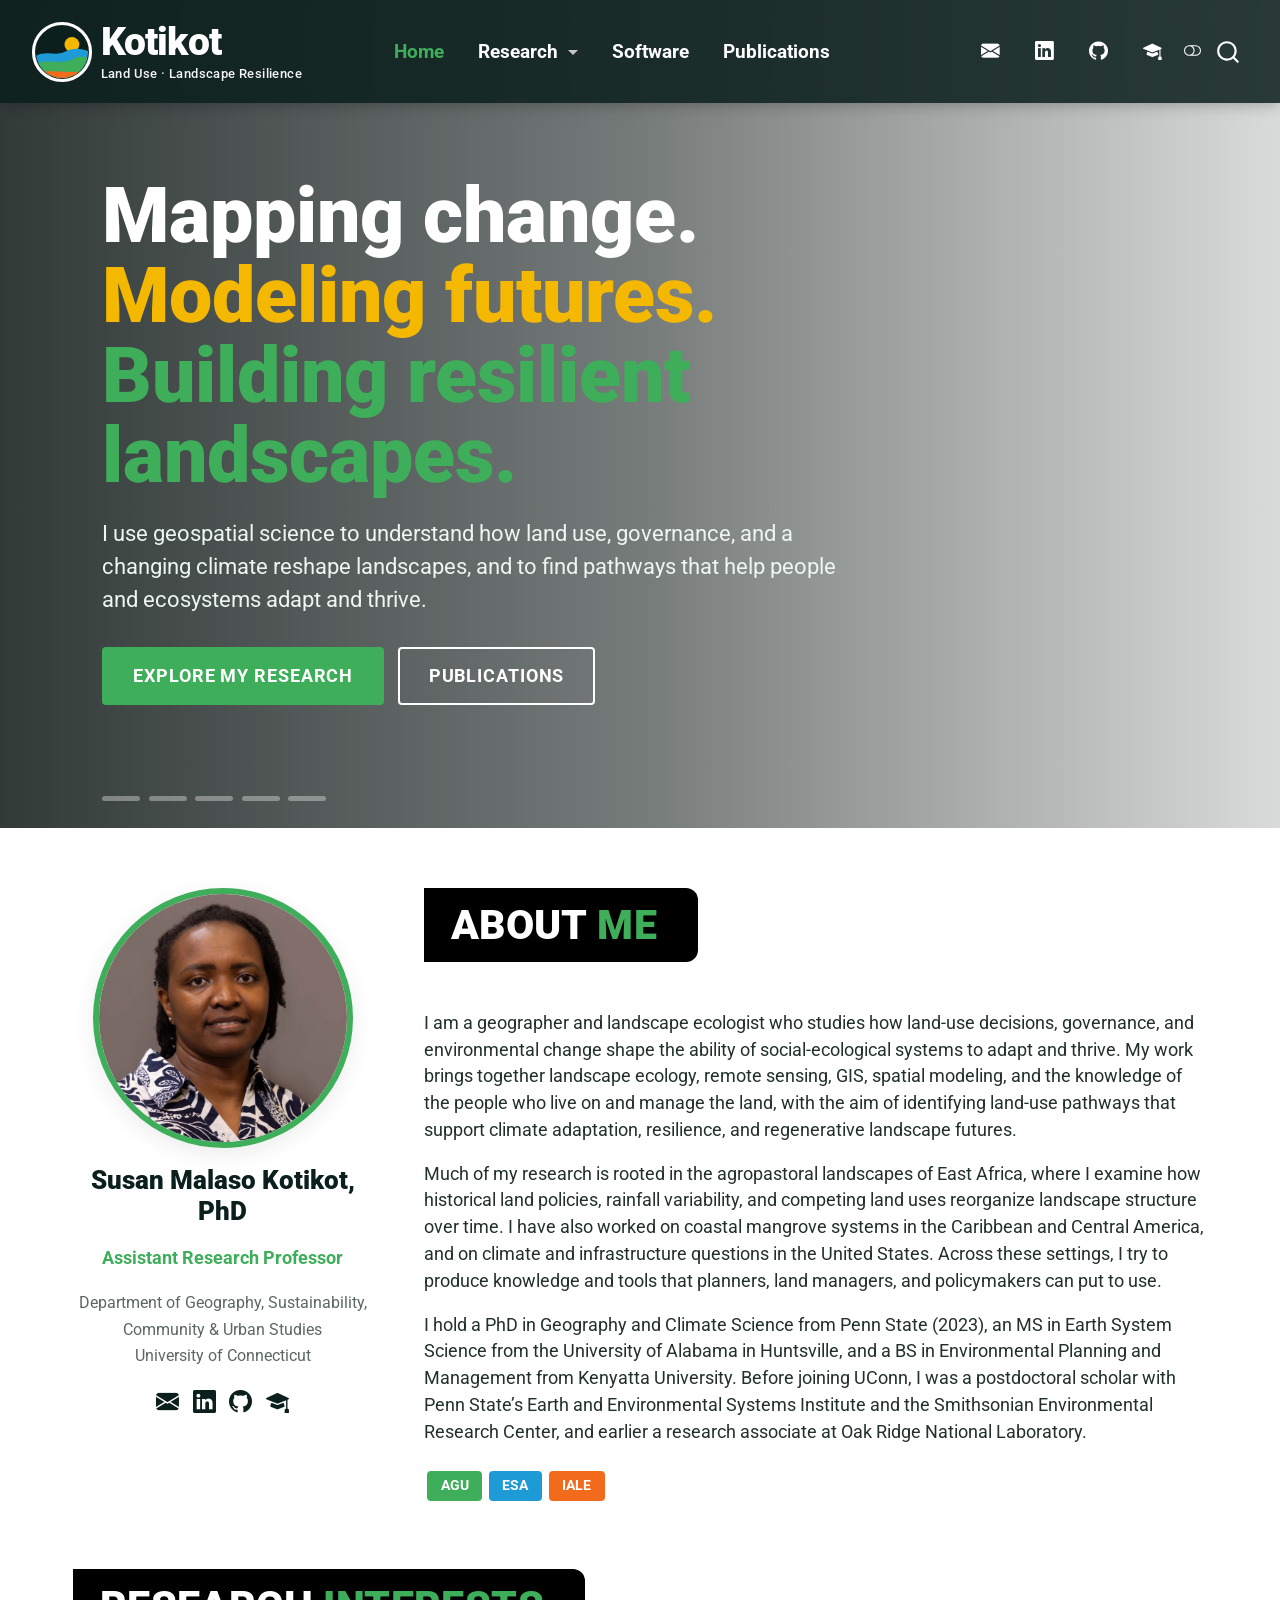
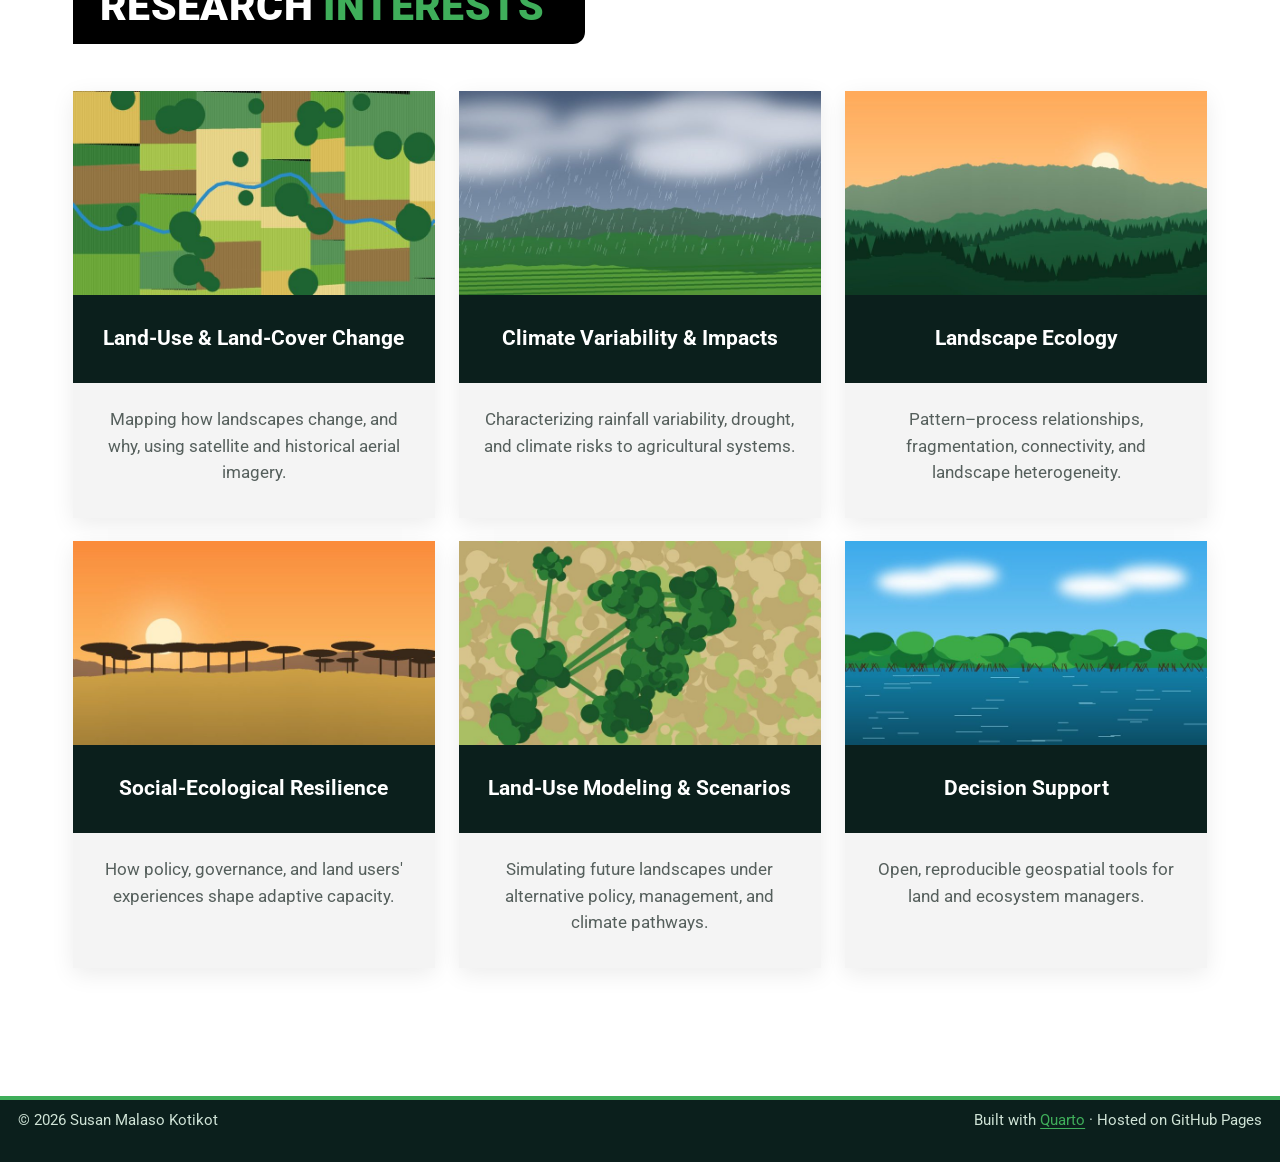
==== commit bc5a61c6: "Edited appearance" ====
--- a/docs/index.html
+++ b/docs/index.html
@@ -48,9 +48,9 @@
 <link href="site_libs/quarto-html/quarto-syntax-highlighting-64a204ab8560d761af7679ceaba22944.css" rel="stylesheet" class="quarto-color-scheme-extra" id="quarto-text-highlighting-styles">
 <script src="site_libs/bootstrap/bootstrap.min.js"></script>
 <link href="site_libs/bootstrap/bootstrap-icons.css" rel="stylesheet">
-<link href="site_libs/bootstrap/bootstrap-549b60e5772f1cfb0ef00d5fa50a4e1f.min.css" rel="stylesheet" append-hash="true" class="quarto-color-scheme" id="quarto-bootstrap" data-mode="light">
-<link href="site_libs/bootstrap/bootstrap-dark-7680323a63d3d0e57ccdd2b38718d57c.min.css" rel="stylesheet" append-hash="true" class="quarto-color-scheme quarto-color-alternate" id="quarto-bootstrap" data-mode="dark">
-<link href="site_libs/bootstrap/bootstrap-549b60e5772f1cfb0ef00d5fa50a4e1f.min.css" rel="stylesheet" append-hash="true" class="quarto-color-scheme-extra" id="quarto-bootstrap" data-mode="light">
+<link href="site_libs/bootstrap/bootstrap-f941fdbb57ab9bf4f09bb2079e4f284a.min.css" rel="stylesheet" append-hash="true" class="quarto-color-scheme" id="quarto-bootstrap" data-mode="light">
+<link href="site_libs/bootstrap/bootstrap-dark-33d737d242ef07165f7c512234fe2f70.min.css" rel="stylesheet" append-hash="true" class="quarto-color-scheme quarto-color-alternate" id="quarto-bootstrap" data-mode="dark">
+<link href="site_libs/bootstrap/bootstrap-f941fdbb57ab9bf4f09bb2079e4f284a.min.css" rel="stylesheet" append-hash="true" class="quarto-color-scheme-extra" id="quarto-bootstrap" data-mode="light">
 <script id="quarto-search-options" type="application/json">{
   "location": "navbar",
   "copy-button": false,
@@ -355,9 +355,7 @@
 
 <style>
   /* Home page only: navbar floats over the hero slideshow */
-  #quarto-header { position: absolute !important; top: 0; left: 0; right: 0; z-index: 1030; }
-  #quarto-header .navbar { background: linear-gradient(180deg, rgba(0,0,0,.6), rgba(0,0,0,0)) !important; }
-  #quarto-content, main.content { padding-top: 0 !important; margin-top: 0 !important; }
+    #quarto-content, main.content { padding-top: 0 !important; margin-top: 0 !important; }
   body { padding-top: 0 !important; }
   .hero { margin-top: -16px !important; }
   main.content > *:first-child { margin-top: 0; }
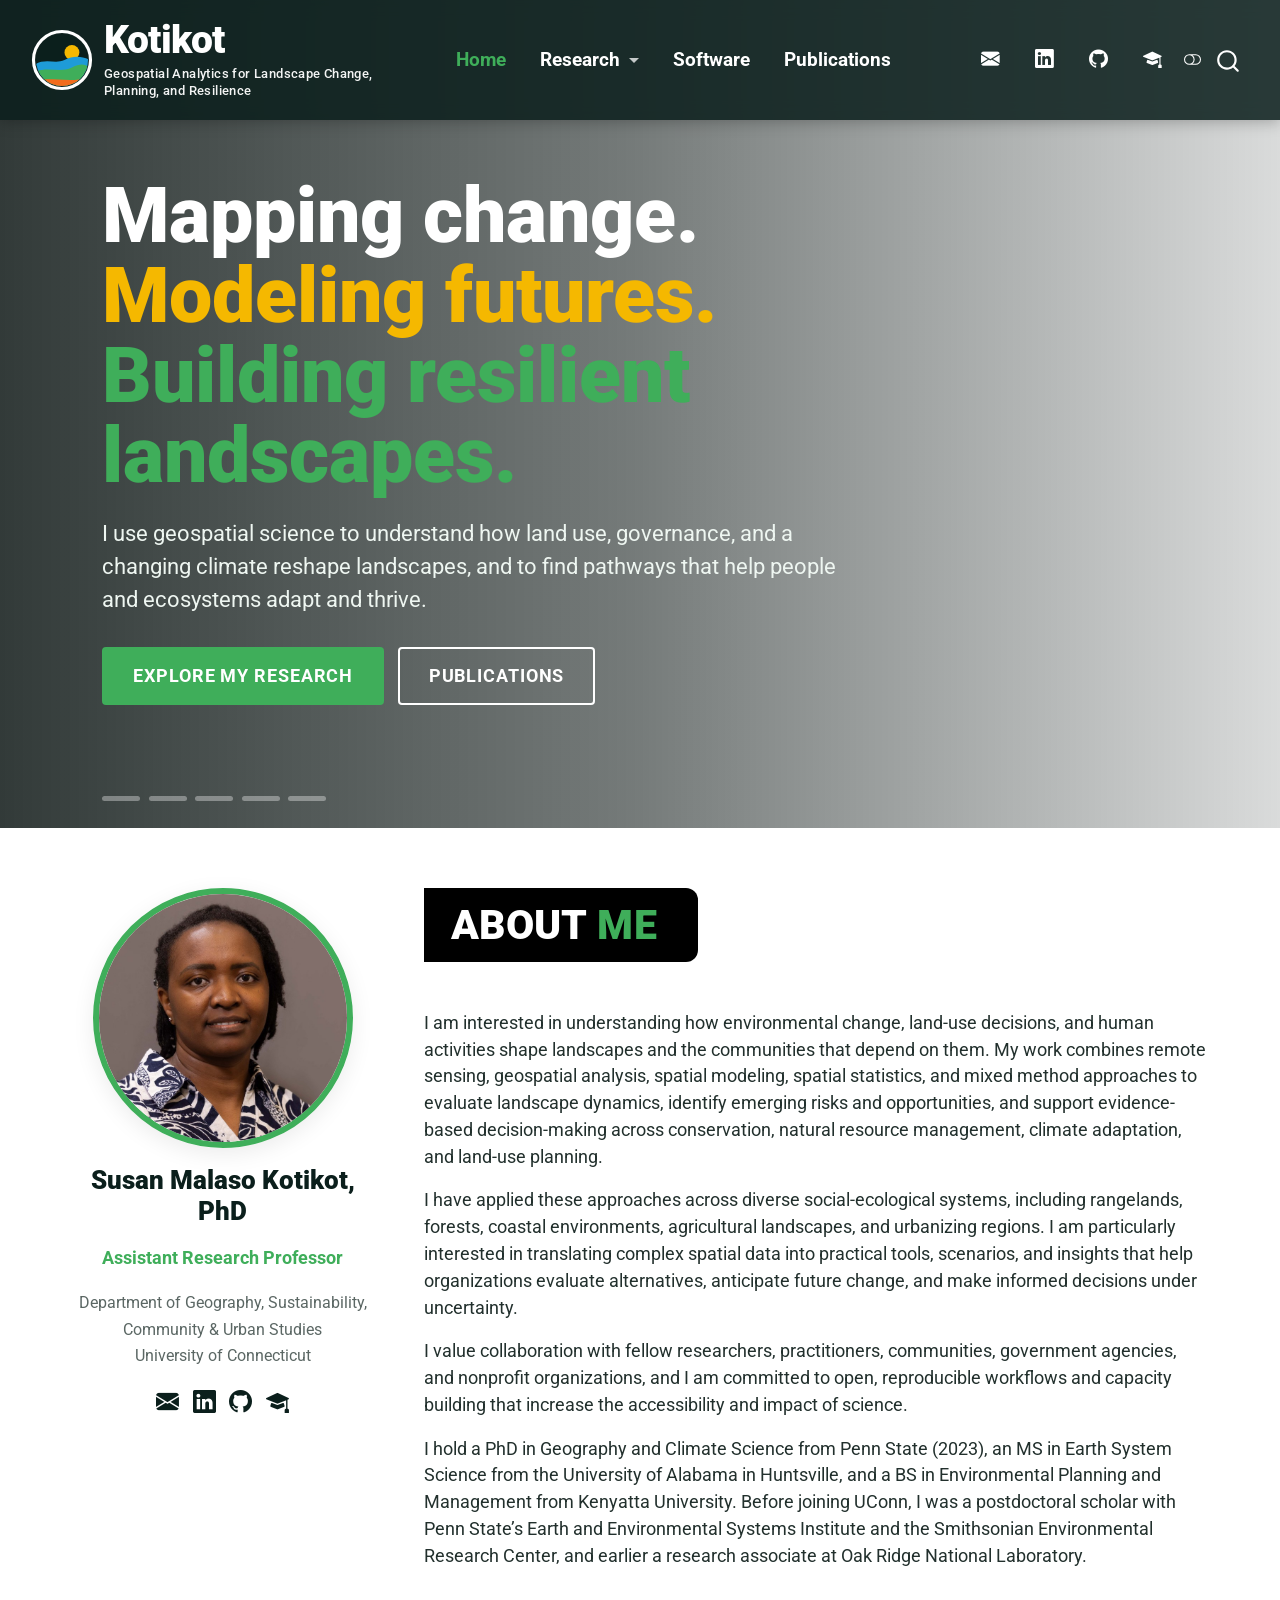
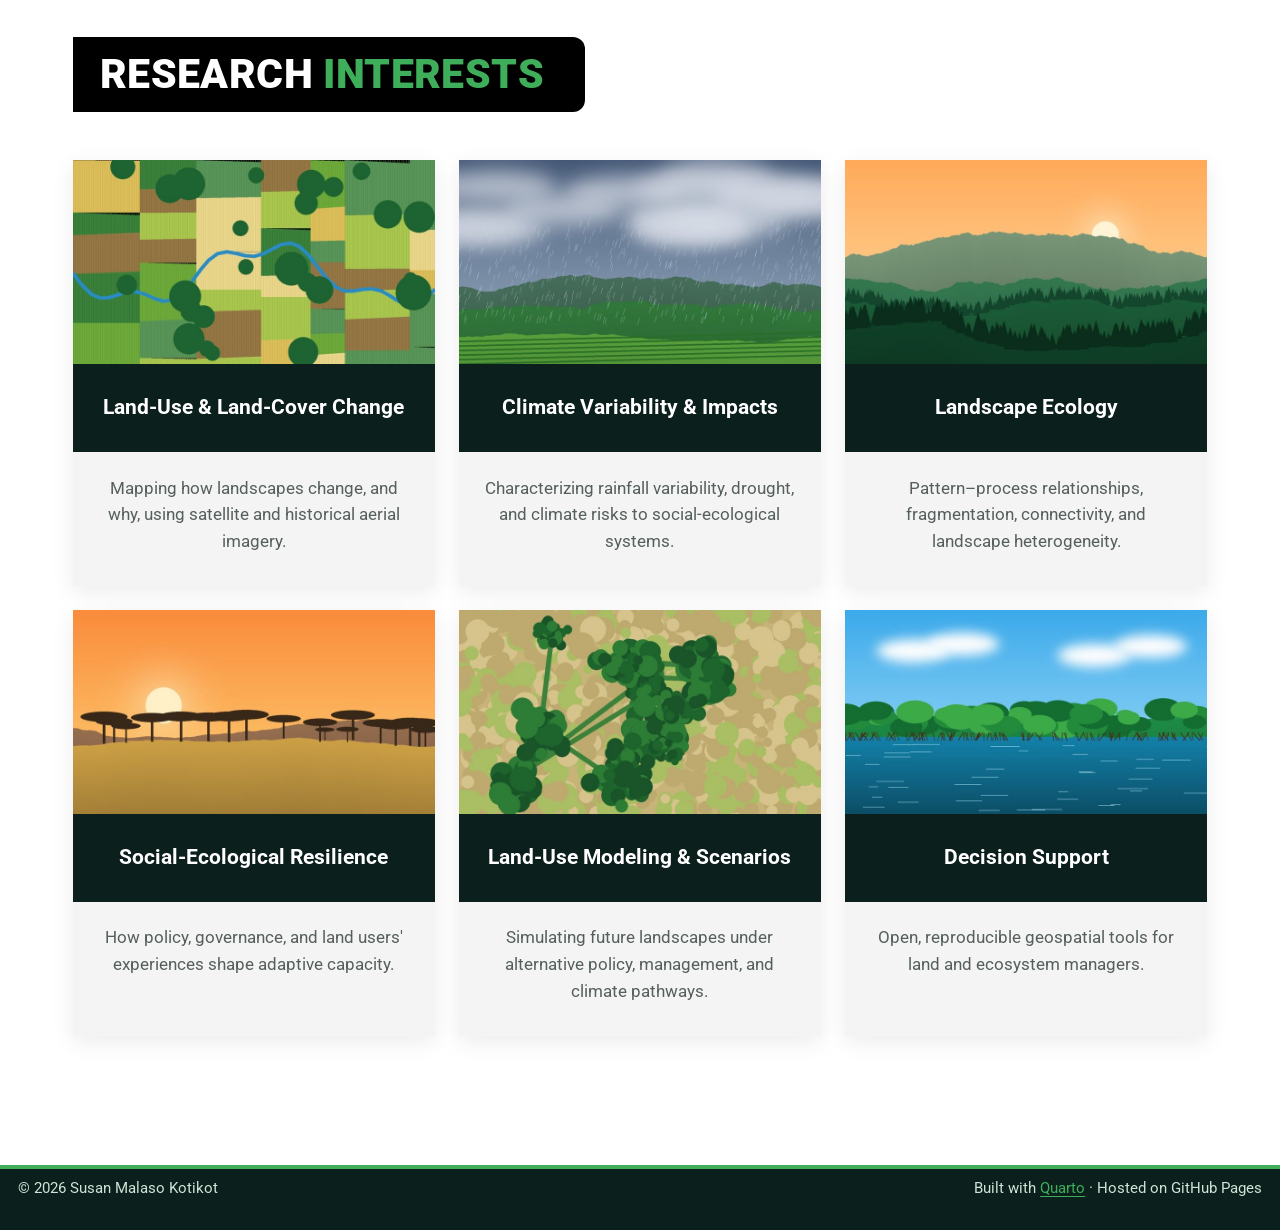
==== commit 6fe1e984: "Edited appearance" ====
--- a/docs/index.html
+++ b/docs/index.html
@@ -48,9 +48,9 @@
 <link href="site_libs/quarto-html/quarto-syntax-highlighting-64a204ab8560d761af7679ceaba22944.css" rel="stylesheet" class="quarto-color-scheme-extra" id="quarto-text-highlighting-styles">
 <script src="site_libs/bootstrap/bootstrap.min.js"></script>
 <link href="site_libs/bootstrap/bootstrap-icons.css" rel="stylesheet">
-<link href="site_libs/bootstrap/bootstrap-f941fdbb57ab9bf4f09bb2079e4f284a.min.css" rel="stylesheet" append-hash="true" class="quarto-color-scheme" id="quarto-bootstrap" data-mode="light">
-<link href="site_libs/bootstrap/bootstrap-dark-33d737d242ef07165f7c512234fe2f70.min.css" rel="stylesheet" append-hash="true" class="quarto-color-scheme quarto-color-alternate" id="quarto-bootstrap" data-mode="dark">
-<link href="site_libs/bootstrap/bootstrap-f941fdbb57ab9bf4f09bb2079e4f284a.min.css" rel="stylesheet" append-hash="true" class="quarto-color-scheme-extra" id="quarto-bootstrap" data-mode="light">
+<link href="site_libs/bootstrap/bootstrap-84086c61c02c2d7201a351b4f9ec3460.min.css" rel="stylesheet" append-hash="true" class="quarto-color-scheme" id="quarto-bootstrap" data-mode="light">
+<link href="site_libs/bootstrap/bootstrap-dark-30b0117b6e798f6c1b4cd7f4babc2fd3.min.css" rel="stylesheet" append-hash="true" class="quarto-color-scheme quarto-color-alternate" id="quarto-bootstrap" data-mode="dark">
+<link href="site_libs/bootstrap/bootstrap-84086c61c02c2d7201a351b4f9ec3460.min.css" rel="stylesheet" append-hash="true" class="quarto-color-scheme-extra" id="quarto-bootstrap" data-mode="light">
 <script id="quarto-search-options" type="application/json">{
   "location": "navbar",
   "copy-button": false,
@@ -407,10 +407,10 @@
 </div>
 <div>
 <p><span class="section-tab">About <span>me</span></span></p>
-<p>I am a geographer and landscape ecologist who studies how land-use decisions, governance, and environmental change shape the ability of social-ecological systems to adapt and thrive. My work brings together landscape ecology, remote sensing, GIS, spatial modeling, and the knowledge of the people who live on and manage the land, with the aim of identifying land-use pathways that support climate adaptation, resilience, and regenerative landscape futures.</p>
-<p>Much of my research is rooted in the agropastoral landscapes of East Africa, where I examine how historical land policies, rainfall variability, and competing land uses reorganize landscape structure over time. I have also worked on coastal mangrove systems in the Caribbean and Central America, and on climate and infrastructure questions in the United States. Across these settings, I try to produce knowledge and tools that planners, land managers, and policymakers can put to use.</p>
+<p>I am interested in understanding how environmental change, land-use decisions, and human activities shape landscapes and the communities that depend on them. My work combines remote sensing, geospatial analysis, spatial modeling, spatial statistics, and mixed method approaches to evaluate landscape dynamics, identify emerging risks and opportunities, and support evidence-based decision-making across conservation, natural resource management, climate adaptation, and land-use planning.</p>
+<p>I have applied these approaches across diverse social-ecological systems, including rangelands, forests, coastal environments, agricultural landscapes, and urbanizing regions. I am particularly interested in translating complex spatial data into practical tools, scenarios, and insights that help organizations evaluate alternatives, anticipate future change, and make informed decisions under uncertainty.</p>
+<p>I value collaboration with fellow researchers, practitioners, communities, government agencies, and nonprofit organizations, and I am committed to open, reproducible workflows and capacity building that increase the accessibility and impact of science.</p>
 <p>I hold a PhD in Geography and Climate Science from Penn State (2023), an MS in Earth System Science from the University of Alabama in Huntsville, and a BS in Environmental Planning and Management from Kenyatta University. Before joining UConn, I was a postdoctoral scholar with Penn State’s Earth and Environmental Systems Institute and the Smithsonian Environmental Research Center, and earlier a research associate at Oak Ridge National Laboratory.</p>
-<p><span class="pill">AGU</span><span class="pill">ESA</span><span class="pill">IALE</span></p>
 </div>
 </div>
 <p><span class="section-tab">Research <span>Interests</span></span></p>
@@ -420,7 +420,7 @@
     <div class="ri-body">Mapping how landscapes change, and why, using satellite and historical aerial imagery.</div></div>
   <div class="ri-card"><div class="ri-img"><img src="images/placeholders/card-highlands.jpg" alt=""></div>
     <div class="ri-title">Climate Variability &amp; Impacts</div>
-    <div class="ri-body">Characterizing rainfall variability, drought, and climate risks to agricultural systems.</div></div>
+    <div class="ri-body">Characterizing rainfall variability, drought, and climate risks to social-ecological systems.</div></div>
   <div class="ri-card"><div class="ri-img"><img src="images/placeholders/card-forest.jpg" alt=""></div>
     <div class="ri-title">Landscape Ecology</div>
     <div class="ri-body">Pattern–process relationships, fragmentation, connectivity, and landscape heterogeneity.</div></div>
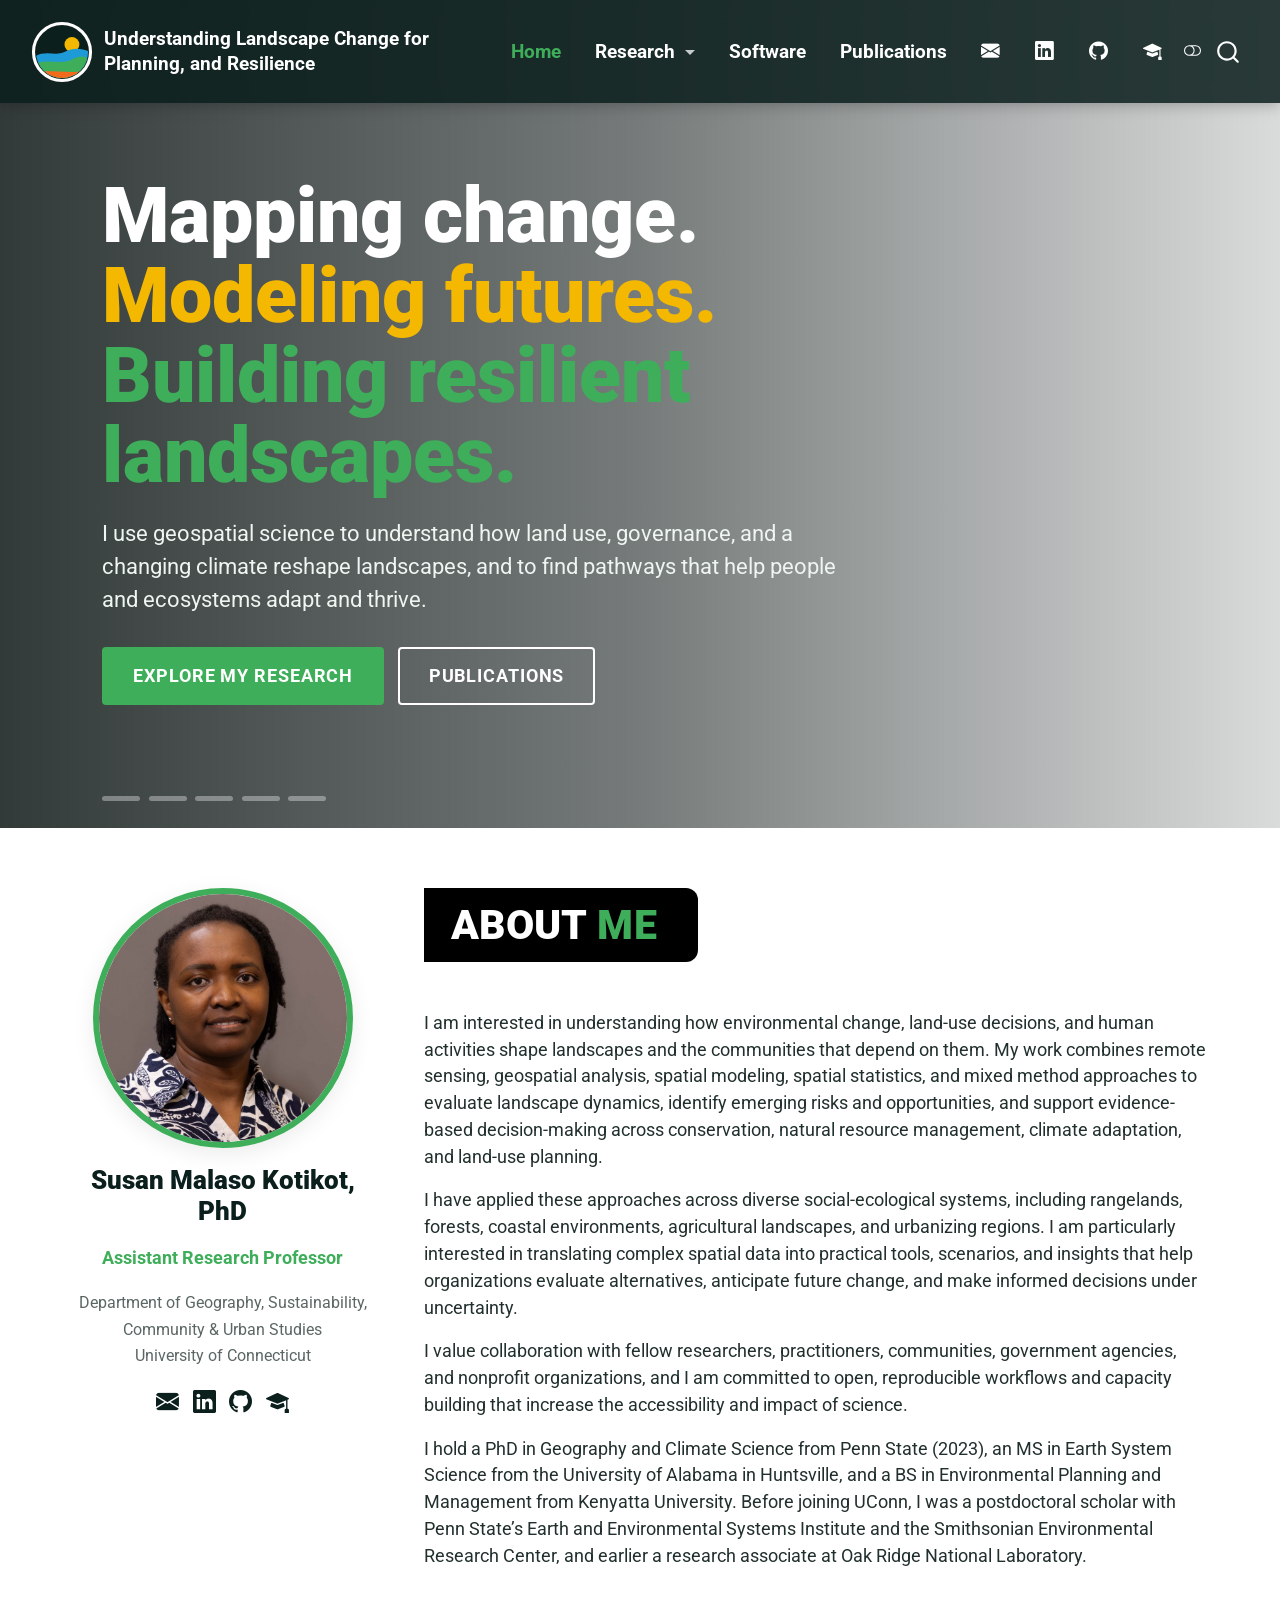
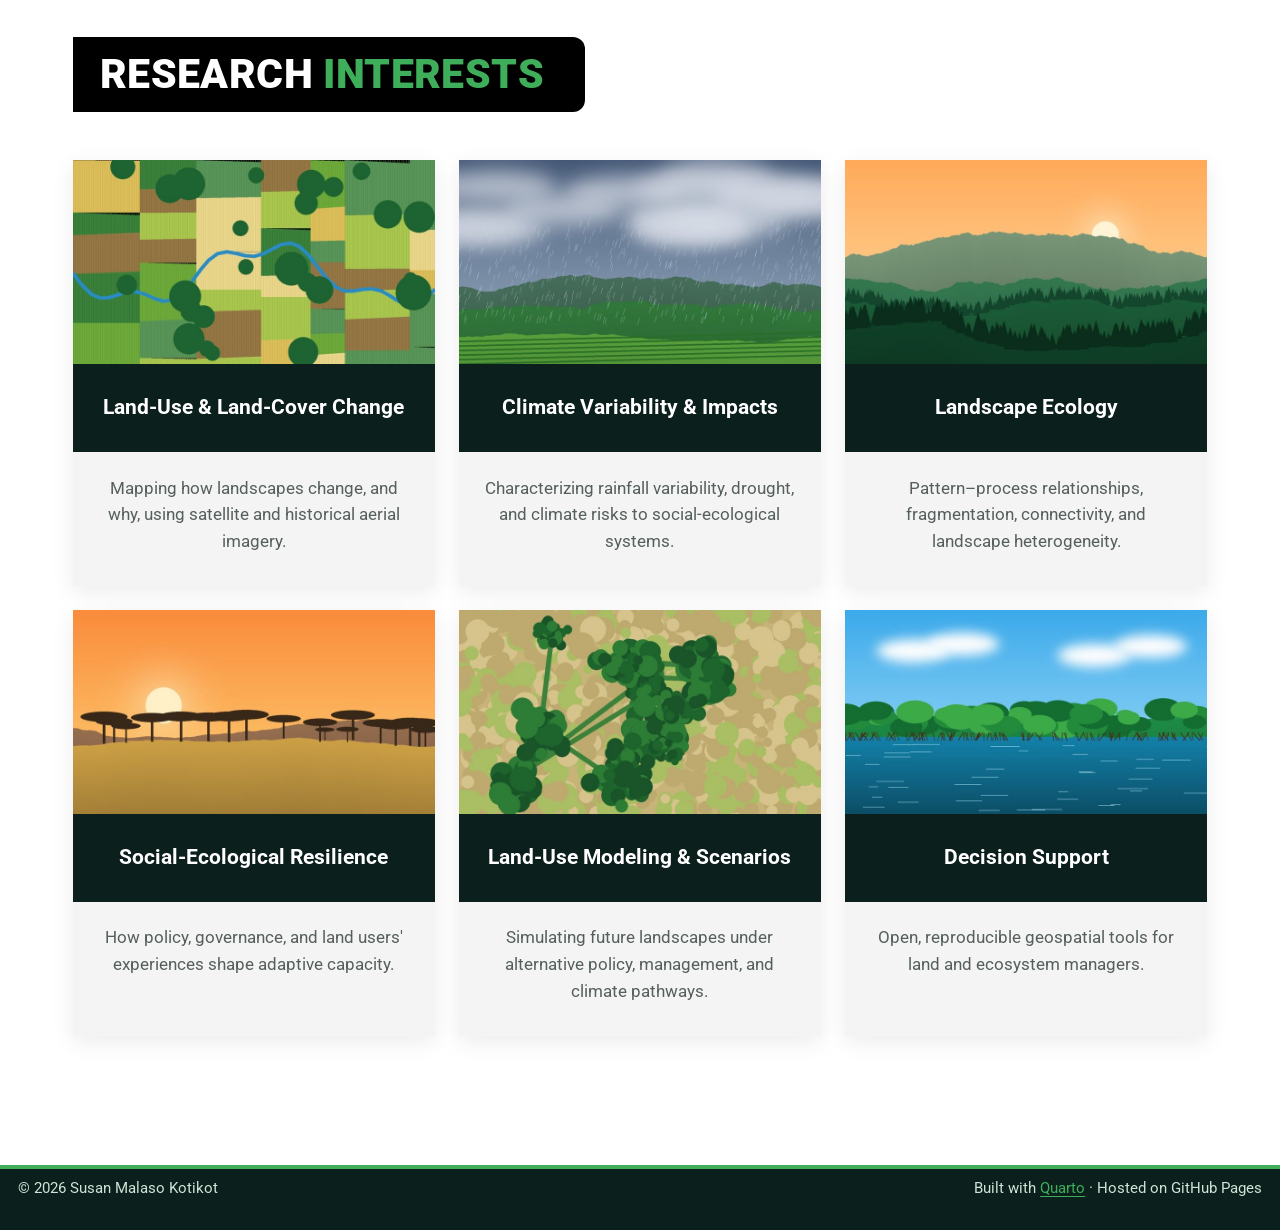
==== commit 71265834: "Edited appearance" ====
--- a/docs/index.html
+++ b/docs/index.html
@@ -7,7 +7,7 @@
 <meta name="viewport" content="width=device-width, initial-scale=1.0, user-scalable=yes">
 
 
-<title>Susan M. Kotikot | Land Use &amp; Landscape Resilience – Kotikot</title>
+<title>Susan M. Kotikot | Land Use &amp; Landscape Resilience – Susan M. Kotikot</title>
 <style>
 /* Default styles provided by pandoc.
 ** See https://pandoc.org/MANUAL.html#variables-for-html for config info.
@@ -48,9 +48,9 @@
 <link href="site_libs/quarto-html/quarto-syntax-highlighting-64a204ab8560d761af7679ceaba22944.css" rel="stylesheet" class="quarto-color-scheme-extra" id="quarto-text-highlighting-styles">
 <script src="site_libs/bootstrap/bootstrap.min.js"></script>
 <link href="site_libs/bootstrap/bootstrap-icons.css" rel="stylesheet">
-<link href="site_libs/bootstrap/bootstrap-84086c61c02c2d7201a351b4f9ec3460.min.css" rel="stylesheet" append-hash="true" class="quarto-color-scheme" id="quarto-bootstrap" data-mode="light">
-<link href="site_libs/bootstrap/bootstrap-dark-30b0117b6e798f6c1b4cd7f4babc2fd3.min.css" rel="stylesheet" append-hash="true" class="quarto-color-scheme quarto-color-alternate" id="quarto-bootstrap" data-mode="dark">
-<link href="site_libs/bootstrap/bootstrap-84086c61c02c2d7201a351b4f9ec3460.min.css" rel="stylesheet" append-hash="true" class="quarto-color-scheme-extra" id="quarto-bootstrap" data-mode="light">
+<link href="site_libs/bootstrap/bootstrap-19aed48236f4d833d226864d951f68b3.min.css" rel="stylesheet" append-hash="true" class="quarto-color-scheme" id="quarto-bootstrap" data-mode="light">
+<link href="site_libs/bootstrap/bootstrap-dark-81fd7859d5c97bdcc36d56d325c238a9.min.css" rel="stylesheet" append-hash="true" class="quarto-color-scheme quarto-color-alternate" id="quarto-bootstrap" data-mode="dark">
+<link href="site_libs/bootstrap/bootstrap-19aed48236f4d833d226864d951f68b3.min.css" rel="stylesheet" append-hash="true" class="quarto-color-scheme-extra" id="quarto-bootstrap" data-mode="light">
 <script id="quarto-search-options" type="application/json">{
   "location": "navbar",
   "copy-button": false,
@@ -266,7 +266,7 @@
     <img src="./images/logo.svg" alt="Susan M. Kotikot logo" class="navbar-logo dark-content">
     </a>
     <a class="navbar-brand" href="./index.html">
-    <span class="navbar-title">Kotikot</span>
+    <span class="navbar-title">Understanding Landscape Change for Planning, and Resilience</span>
     </a>
   </div>
             <div id="quarto-search" class="" title="Search"></div>
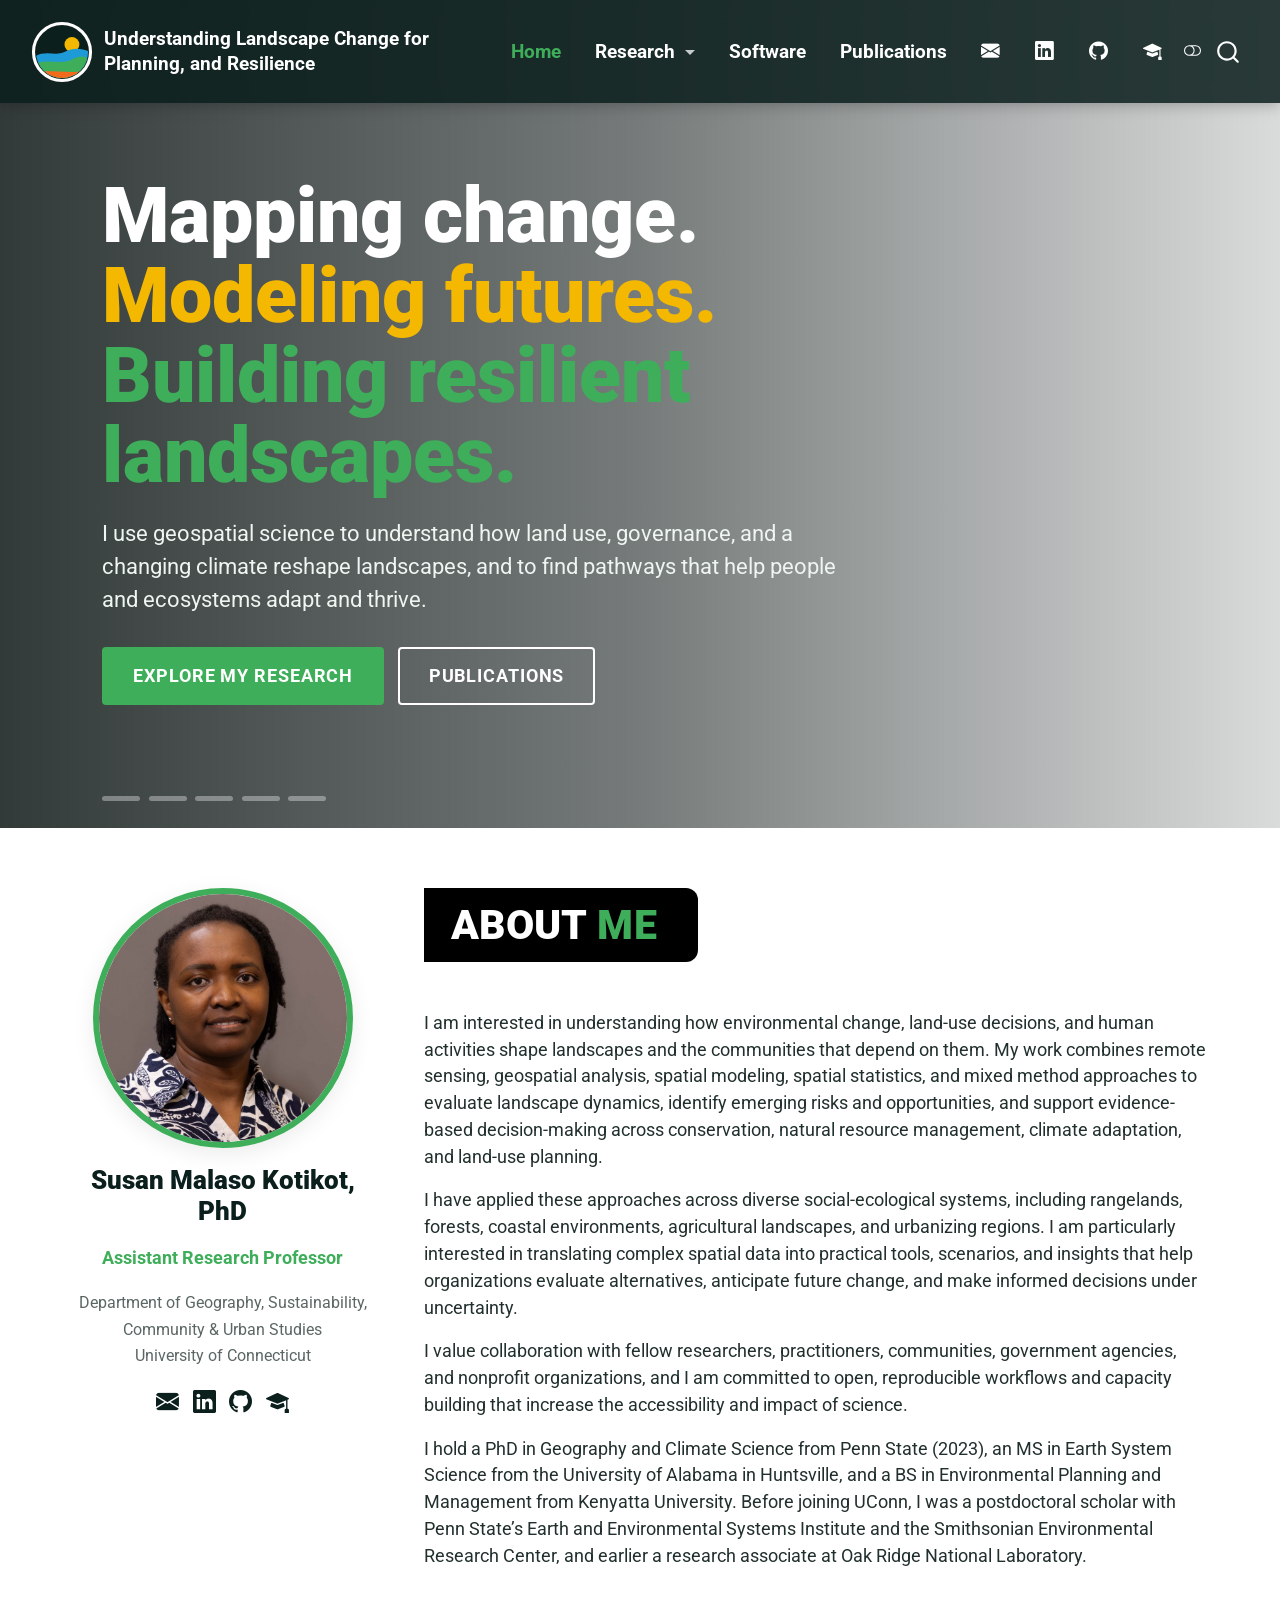
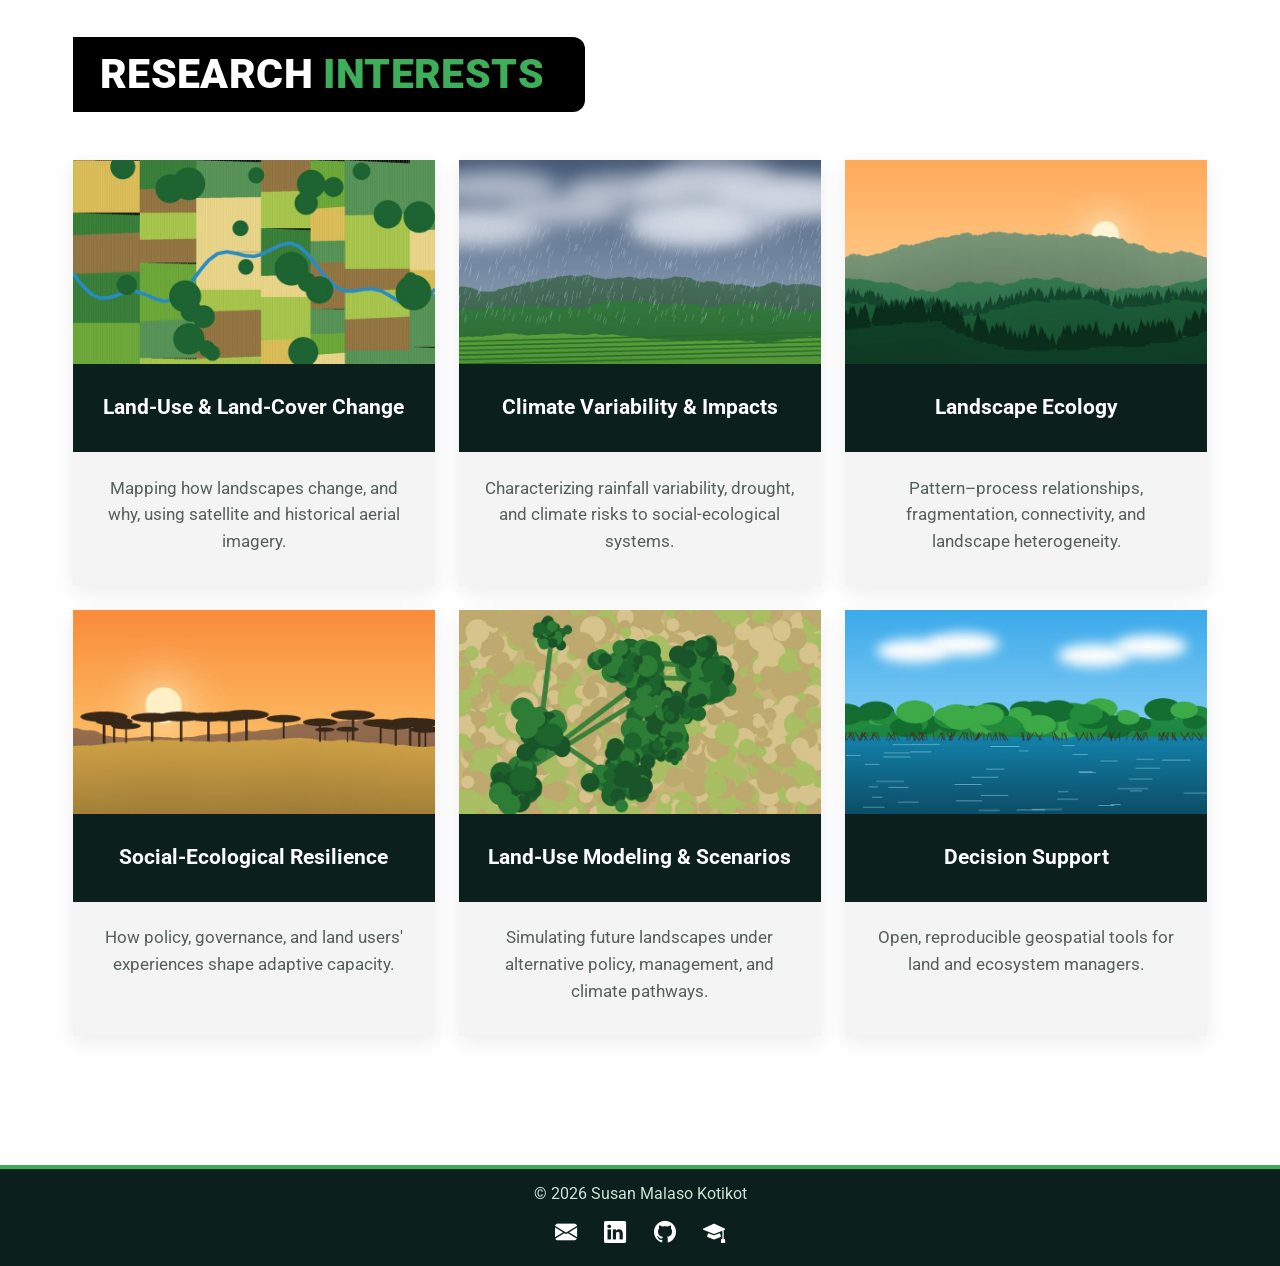
==== commit 1a676517: "Edited appearance" ====
--- a/docs/index.html
+++ b/docs/index.html
@@ -48,9 +48,9 @@
 <link href="site_libs/quarto-html/quarto-syntax-highlighting-64a204ab8560d761af7679ceaba22944.css" rel="stylesheet" class="quarto-color-scheme-extra" id="quarto-text-highlighting-styles">
 <script src="site_libs/bootstrap/bootstrap.min.js"></script>
 <link href="site_libs/bootstrap/bootstrap-icons.css" rel="stylesheet">
-<link href="site_libs/bootstrap/bootstrap-19aed48236f4d833d226864d951f68b3.min.css" rel="stylesheet" append-hash="true" class="quarto-color-scheme" id="quarto-bootstrap" data-mode="light">
-<link href="site_libs/bootstrap/bootstrap-dark-81fd7859d5c97bdcc36d56d325c238a9.min.css" rel="stylesheet" append-hash="true" class="quarto-color-scheme quarto-color-alternate" id="quarto-bootstrap" data-mode="dark">
-<link href="site_libs/bootstrap/bootstrap-19aed48236f4d833d226864d951f68b3.min.css" rel="stylesheet" append-hash="true" class="quarto-color-scheme-extra" id="quarto-bootstrap" data-mode="light">
+<link href="site_libs/bootstrap/bootstrap-555fff109348d2eba875f14f81e5dd2b.min.css" rel="stylesheet" append-hash="true" class="quarto-color-scheme" id="quarto-bootstrap" data-mode="light">
+<link href="site_libs/bootstrap/bootstrap-dark-d1395a1a0c7d1c39ba06f01dce3caa5e.min.css" rel="stylesheet" append-hash="true" class="quarto-color-scheme quarto-color-alternate" id="quarto-bootstrap" data-mode="dark">
+<link href="site_libs/bootstrap/bootstrap-555fff109348d2eba875f14f81e5dd2b.min.css" rel="stylesheet" append-hash="true" class="quarto-color-scheme-extra" id="quarto-bootstrap" data-mode="light">
 <script id="quarto-search-options" type="application/json">{
   "location": "navbar",
   "copy-button": false,
@@ -861,14 +861,42 @@
 <footer class="footer">
   <div class="nav-footer">
     <div class="nav-footer-left">
-<p>© 2026 Susan Malaso Kotikot</p>
-</div>   
+      &nbsp;
+    </div>   
     <div class="nav-footer-center">
+      <ul class="footer-items list-unstyled">
+    <li class="nav-item">
+ © 2026 Susan Malaso Kotikot
+  </li>  
+    <li class="nav-item compact">
+    <a class="nav-link" href="mailto:susan.kotikot@uconn.edu">
+      <i class="bi bi-envelope-fill" role="img" aria-label="Email">
+</i> 
+    </a>
+  </li>  
+    <li class="nav-item compact">
+    <a class="nav-link" href="https://www.linkedin.com/in/susankotikot">
+      <i class="bi bi-linkedin" role="img" aria-label="LinkedIn">
+</i> 
+    </a>
+  </li>  
+    <li class="nav-item compact">
+    <a class="nav-link" href="https://github.com/skotikot">
+      <i class="bi bi-github" role="img" aria-label="GitHub">
+</i> 
+    </a>
+  </li>  
+    <li class="nav-item compact">
+    <a class="nav-link" href="https://scholar.google.com/citations?user=GiHpEEsAAAAJ&amp;hl=en">
+      <i class="bi bi-mortarboard-fill" role="img" aria-label="Google Scholar">
+</i> 
+    </a>
+  </li>  
+</ul>
+    </div>
+    <div class="nav-footer-right">
       &nbsp;
     </div>
-    <div class="nav-footer-right">
-<p>Built with <a href="https://quarto.org">Quarto</a> · Hosted on GitHub Pages</p>
-</div>
   </div>
 </footer>
 
